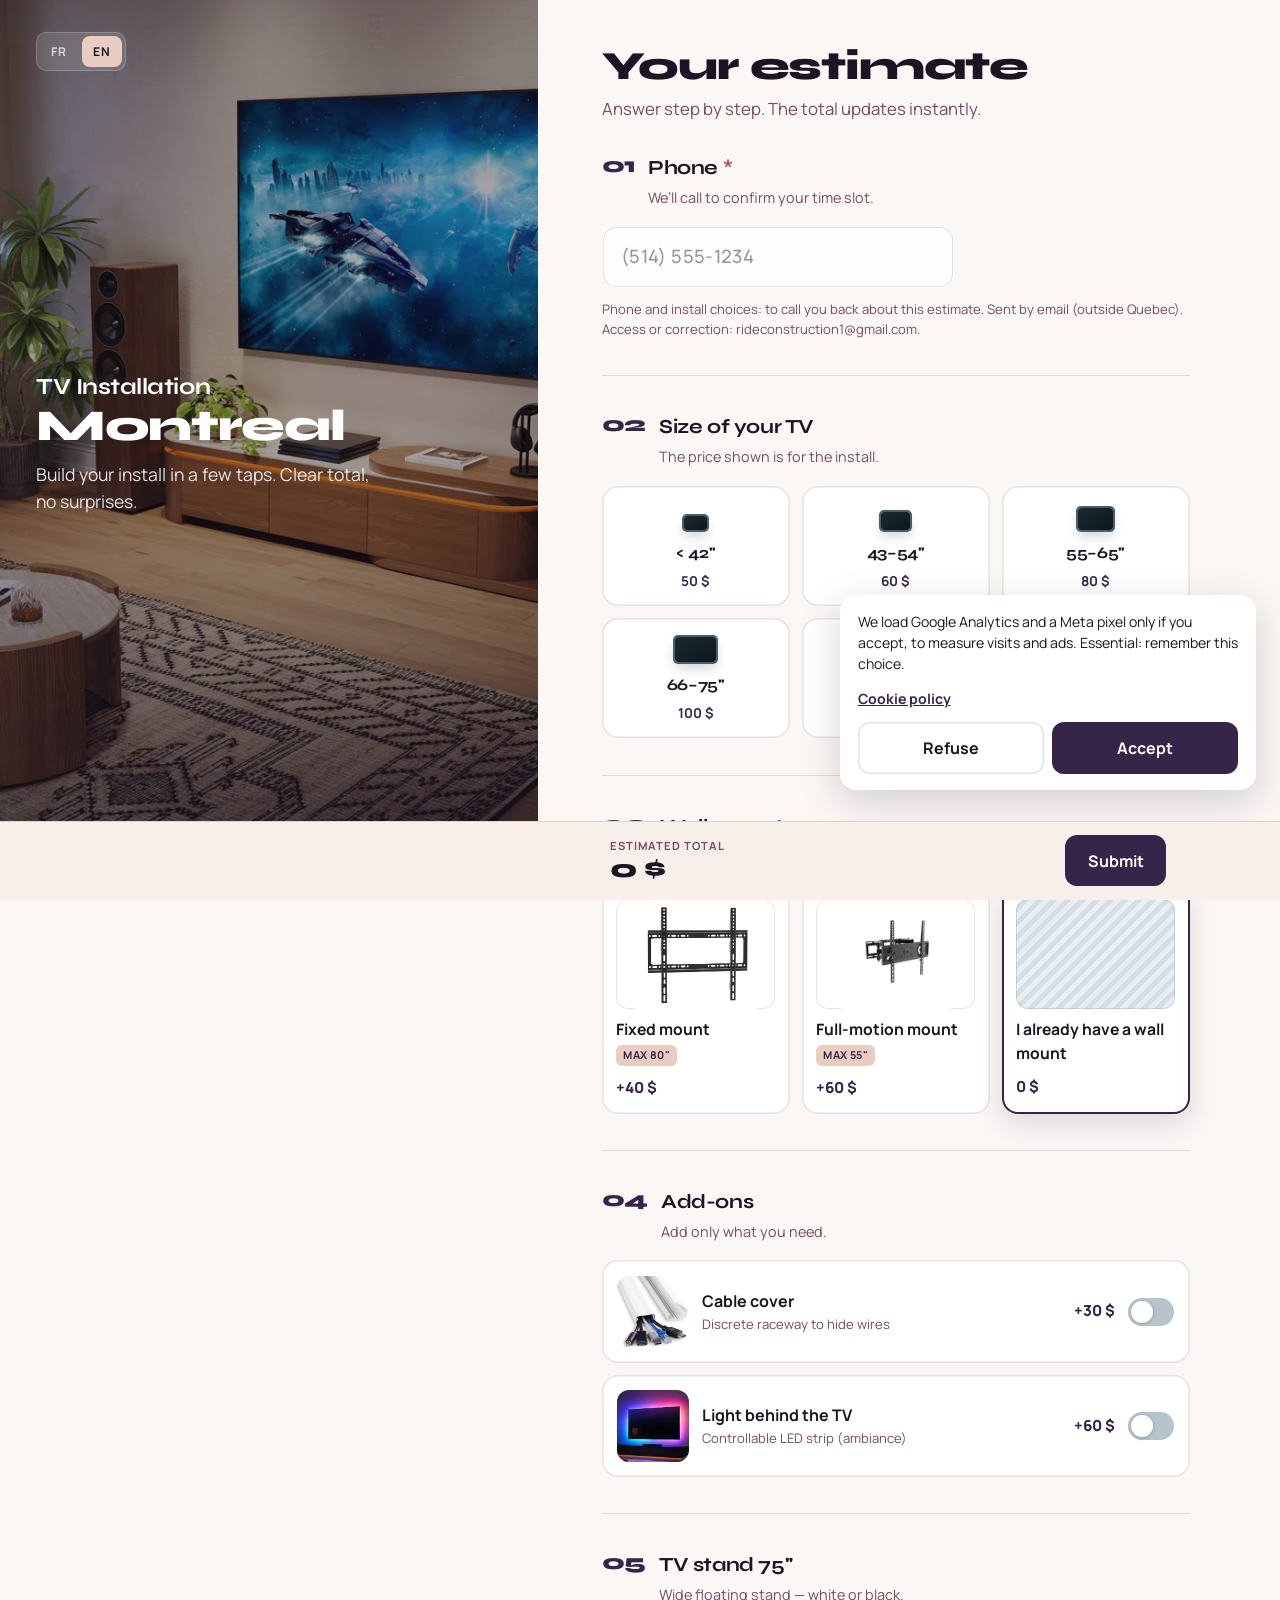
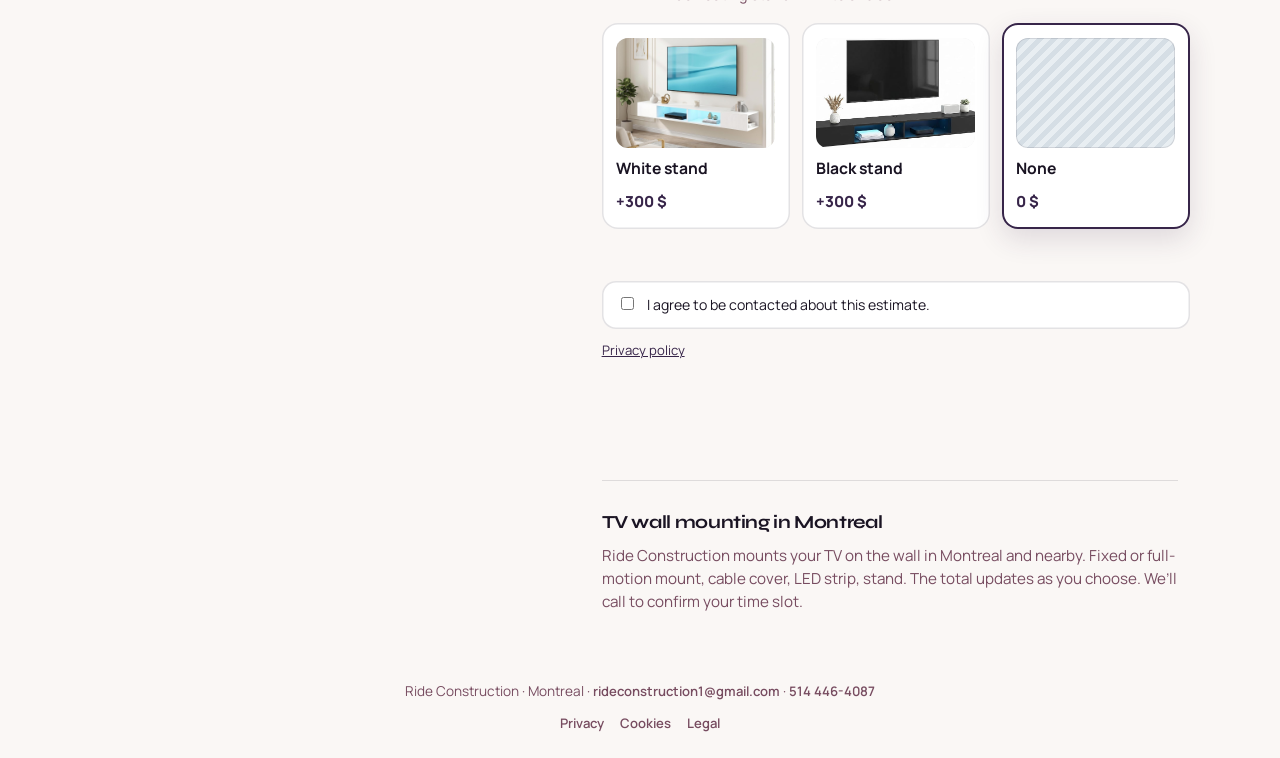
==== en/index.html @ 7e659daa "Add bilingual SEO pages, a social share image, and a TV favicon. Co-authored-by: Cursor <cursoragent" ====
﻿<!DOCTYPE html>
<html lang="en" class="lang-en">
<head>
  <meta charset="UTF-8" />
  <meta name="viewport" content="width=device-width, initial-scale=1" />
  <title>TV Installation Montreal | Wall mount from $50</title>
  <meta name="description" content="TV wall mounting in Montreal from $50. Mounts, cable cover, LED and stand. The price updates as you choose. We’ll call to confirm." />
  <meta http-equiv="content-language" content="en-CA" />
  <link rel="canonical" href="https://tv.rideconstruction.com/en" />
  <link rel="alternate" hreflang="fr-CA" href="https://tv.rideconstruction.com/" />
  <link rel="alternate" hreflang="en-CA" href="https://tv.rideconstruction.com/en" />
  <link rel="alternate" hreflang="x-default" href="https://tv.rideconstruction.com/" />
  <meta property="og:type" content="website" />
  <meta property="og:url" content="https://tv.rideconstruction.com/en" />
  <meta property="og:title" content="TV Installation Montreal | Wall mount from $50" />
  <meta property="og:description" content="TV wall mounting in Montreal from $50. Mounts, cable cover, LED and stand. The price updates as you choose." />
  <meta property="og:image" content="https://tv.rideconstruction.com/images/og.jpg" />
  <meta property="og:image:width" content="1200" />
  <meta property="og:image:height" content="630" />
  <meta property="og:image:alt" content="Living room with a wall-mounted TV" />
  <meta property="og:locale" content="en_CA" />
  <meta property="og:locale:alternate" content="fr_CA" />
  <meta name="twitter:card" content="summary_large_image" />
  <meta name="twitter:title" content="TV Installation Montreal | Wall mount from $50" />
  <meta name="twitter:description" content="TV wall mounting in Montreal from $50. Mounts, cable cover, LED and stand. The price updates as you choose." />
  <meta name="twitter:image" content="https://tv.rideconstruction.com/images/og.jpg" />
  <link rel="icon" href="../images/favicon.svg" type="image/svg+xml" />
  <link rel="icon" href="../favicon.ico" sizes="32x32" />
  <link rel="apple-touch-icon" href="../images/apple-touch-icon.png" />
  <link rel="preconnect" href="https://fonts.googleapis.com" />
  <link rel="preconnect" href="https://fonts.gstatic.com" crossorigin />
  <link href="https://fonts.googleapis.com/css2?family=Manrope:wght@400;500;600;700;800&family=Syne:wght@600;700;800&display=swap" rel="stylesheet" />
  <link rel="stylesheet" href="../styles.css" />
  <link rel="stylesheet" href="../legal.css" />
  <script type="application/ld+json">
  {
    "@context": "https://schema.org",
    "@graph": [
      {
        "@type": "WebPage",
        "@id": "https://tv.rideconstruction.com/en#page",
        "url": "https://tv.rideconstruction.com/en",
        "name": "TV Installation Montreal | Wall mount from $50",
        "inLanguage": "en-CA",
        "isPartOf": { "@id": "https://tv.rideconstruction.com/#website" },
        "about": { "@id": "https://tv.rideconstruction.com/#service" }
      },
      {
        "@type": "WebSite",
        "@id": "https://tv.rideconstruction.com/#website",
        "url": "https://tv.rideconstruction.com/",
        "name": "TV Installation Montreal",
        "inLanguage": "en-CA",
        "publisher": { "@id": "https://tv.rideconstruction.com/#business" }
      },
      {
        "@type": "LocalBusiness",
        "@id": "https://tv.rideconstruction.com/#business",
        "name": "Ride Construction",
        "url": "https://tv.rideconstruction.com/",
        "email": "rideconstruction1@gmail.com",
        "telephone": "+1-514-446-4087",
        "areaServed": { "@type": "City", "name": "Montreal" },
        "address": {
          "@type": "PostalAddress",
          "addressLocality": "Montreal",
          "addressRegion": "QC",
          "addressCountry": "CA"
        }
      },
      {
        "@type": "Service",
        "@id": "https://tv.rideconstruction.com/#service",
        "name": "TV wall mounting in Montreal",
        "serviceType": "Television wall installation",
        "provider": { "@id": "https://tv.rideconstruction.com/#business" },
        "areaServed": { "@type": "City", "name": "Montreal" },
        "offers": {
          "@type": "AggregateOffer",
          "priceCurrency": "CAD",
          "lowPrice": "50",
          "highPrice": "150",
          "offerCount": "6"
        }
      }
    ]
  }
  </script>
  <script src="../lang.js"></script>
</head>
<body>
  <div class="shell">
    <!-- Brand panel (desktop sticky / mobile hero) -->
    <aside class="brand">
      <div class="brand__media" role="img" aria-label="Living room with a wall-mounted TV"></div>
      <div class="brand__overlay">
        <div class="brand__top">
          <nav class="lang-toggle" aria-label="Language">
            <a class="lang-btn" href="/" hreflang="fr" lang="fr" data-lang="fr">FR</a>
            <a class="lang-btn is-active" href="/en" hreflang="en" lang="en" data-lang="en" aria-current="page">EN</a>
          </nav>
        </div>
        <div class="brand__copy">
          <h1 class="brand__heading">
            <span class="brand__name" data-i18n="brandName">TV Installation</span>
            <span class="brand__city" data-i18n="title">Montreal</span>
          </h1>
          <p class="brand__tagline" data-i18n="tagline">Build your install in a few taps. Clear total, no surprises.</p>
        </div>
        <div class="brand__quote" aria-hidden="true">
          <span data-i18n="brandQuote">Clean mount · Hidden cables · At home</span>
        </div>
      </div>
    </aside>

    <!-- Configurator -->
    <main class="config">
      <form id="tv-form" novalidate>
        <header class="config__intro">
          <h2 class="config__kicker" data-i18n="kicker">Your estimate</h2>
          <p class="config__lead" data-i18n="lead">Answer step by step. The total updates instantly.</p>
        </header>

        <!-- 1. Phone -->
        <section class="step" aria-labelledby="phone-label">
          <div class="step__meta">
            <span class="step__num" aria-hidden="true">01</span>
            <div>
              <h3 id="phone-label" class="step__title">
                <span data-i18n="phoneLabel">Phone</span> <span class="req">*</span>
              </h3>
              <p class="step__hint" data-i18n="phoneHint">We’ll call to confirm your time slot.</p>
            </div>
          </div>
          <label class="sr-only" for="phone" data-i18n="phoneLabel">Phone</label>
          <input
            type="tel"
            id="phone"
            name="phone"
            required
            autocomplete="tel"
            placeholder="(514) 555-1234"
            inputmode="tel"
          />
          <p class="field-error" id="phone-error" hidden data-i18n="phoneError">Please enter a phone number.</p>
          <p class="privacy-note" data-i18n="collectNotice">Phone and install choices: to call you back about this estimate. Sent by email (outside Quebec). Access or correction: rideconstruction1@gmail.com.</p>
        </section>

        <!-- 2. Size -->
        <section class="step" aria-labelledby="size-label">
          <div class="step__meta">
            <span class="step__num" aria-hidden="true">02</span>
            <div>
              <h3 id="size-label" class="step__title" data-i18n="sizeLabel">Size of your TV</h3>
              <p class="step__hint" data-i18n="sizeHint">The price shown is for the install.</p>
            </div>
          </div>
          <div class="size-grid" role="radiogroup" aria-labelledby="size-label">
            <label class="size-tile">
              <input type="radio" name="size" value="42" data-price="50" data-max-inches="42" />
              <span class="size-tile__face">
                <span class="size-tile__screen" style="--scale: 0.45" aria-hidden="true"></span>
                <span class="size-tile__range">&lt; 42"</span>
                <span class="size-tile__price">50 $</span>
              </span>
            </label>
            <label class="size-tile">
              <input type="radio" name="size" value="43-54" data-price="60" data-max-inches="54" />
              <span class="size-tile__face">
                <span class="size-tile__screen" style="--scale: 0.55" aria-hidden="true"></span>
                <span class="size-tile__range">43–54"</span>
                <span class="size-tile__price">60 $</span>
              </span>
            </label>
            <label class="size-tile">
              <input type="radio" name="size" value="55-65" data-price="80" data-max-inches="65" />
              <span class="size-tile__face">
                <span class="size-tile__screen" style="--scale: 0.68" aria-hidden="true"></span>
                <span class="size-tile__range">55–65"</span>
                <span class="size-tile__price">80 $</span>
              </span>
            </label>
            <label class="size-tile">
              <input type="radio" name="size" value="66-75" data-price="100" data-max-inches="75" />
              <span class="size-tile__face">
                <span class="size-tile__screen" style="--scale: 0.78" aria-hidden="true"></span>
                <span class="size-tile__range">66–75"</span>
                <span class="size-tile__price">100 $</span>
              </span>
            </label>
            <label class="size-tile">
              <input type="radio" name="size" value="76-85" data-price="120" data-max-inches="85" />
              <span class="size-tile__face">
                <span class="size-tile__screen" style="--scale: 0.9" aria-hidden="true"></span>
                <span class="size-tile__range">76–85"</span>
                <span class="size-tile__price">120 $</span>
              </span>
            </label>
            <label class="size-tile">
              <input type="radio" name="size" value="86+" data-price="150" data-max-inches="100" />
              <span class="size-tile__face">
                <span class="size-tile__screen" style="--scale: 1" aria-hidden="true"></span>
                <span class="size-tile__range">86"+</span>
                <span class="size-tile__price">150 $</span>
              </span>
            </label>
          </div>
          <p class="field-error" id="size-error" hidden data-i18n="sizeError">Please choose your TV size.</p>
        </section>

        <!-- 3. Mount -->
        <section class="step" aria-labelledby="mount-label">
          <div class="step__meta">
            <span class="step__num" aria-hidden="true">03</span>
            <div>
              <h3 id="mount-label" class="step__title" data-i18n="mountLabel">Wall mount</h3>
              <p class="step__hint" data-i18n="mountHint">One choice only. Limits are clearly marked.</p>
            </div>
          </div>
          <div class="option-row" role="radiogroup" aria-labelledby="mount-label">
            <label class="option-tile">
              <input type="radio" name="mount" value="fixed" data-price="40" data-max-tv="80" />
              <span class="option-tile__face">
                <img class="option-tile__art" src="../images/support-fixe.png" alt="Fixed wall mount for a television" width="220" height="220" loading="lazy" decoding="async" data-i18n-alt="altFixed" />
                <span class="option-tile__title" data-i18n="mountFixed">Fixed mount</span>
                <span class="option-tile__badge" data-i18n="mountFixedMax">Max 80"</span>
                <span class="option-tile__price">+40 $</span>
              </span>
            </label>
            <label class="option-tile">
              <input type="radio" name="mount" value="mobile" data-price="60" data-max-tv="55" />
              <span class="option-tile__face">
                <img class="option-tile__art" src="../images/support-articule.png" alt="Full-motion wall mount for a television" width="220" height="220" loading="lazy" decoding="async" data-i18n-alt="altMobile" />
                <span class="option-tile__title" data-i18n="mountMobile">Full-motion mount</span>
                <span class="option-tile__badge" data-i18n="mountMobileMax">Max 55"</span>
                <span class="option-tile__price">+60 $</span>
              </span>
            </label>
            <label class="option-tile">
              <input type="radio" name="mount" value="none" data-price="0" data-max-tv="999" checked />
              <span class="option-tile__face">
                <span class="option-tile__art option-tile__art--none" aria-hidden="true"></span>
                <span class="option-tile__title" data-i18n="mountNone">I already have a wall mount</span>
                <span class="option-tile__price">0 $</span>
              </span>
            </label>
          </div>
        </section>

        <!-- 4. Extras -->
        <section class="step" aria-labelledby="extras-label">
          <div class="step__meta">
            <span class="step__num" aria-hidden="true">04</span>
            <div>
              <h3 id="extras-label" class="step__title" data-i18n="extrasLabel">Add-ons</h3>
              <p class="step__hint" data-i18n="extrasHint">Add only what you need.</p>
            </div>
          </div>
          <div class="extras">
            <label class="extra">
              <input type="checkbox" name="cable" value="cable" data-price="30" />
              <span class="extra__face">
                <img class="extra__art" src="../images/cache-cables.png" alt="Cable cover raceway for TV wires" width="160" height="160" loading="lazy" decoding="async" data-i18n-alt="altCable" />
                <span class="extra__copy">
                  <span class="extra__title" data-i18n="cableLabel">Cable cover</span>
                  <span class="extra__desc" data-i18n="cableDesc">Discrete raceway to hide wires</span>
                </span>
                <span class="extra__price">+30 $</span>
                <span class="extra__switch" aria-hidden="true"></span>
              </span>
            </label>
            <label class="extra">
              <input type="checkbox" name="led" value="led" data-price="60" />
              <span class="extra__face">
                <img class="extra__art extra__art--cover" src="../images/backlight.png" alt="LED strip behind a wall-mounted TV" width="160" height="160" loading="lazy" decoding="async" data-i18n-alt="altLed" />
                <span class="extra__copy">
                  <span class="extra__title" data-i18n="ledLabel">Light behind the TV</span>
                  <span class="extra__desc" data-i18n="ledDesc">Controllable LED strip (ambiance)</span>
                </span>
                <span class="extra__price">+60 $</span>
                <span class="extra__switch" aria-hidden="true"></span>
              </span>
            </label>
          </div>
        </section>

        <!-- 5. Stand -->
        <section class="step" aria-labelledby="stand-label">
          <div class="step__meta">
            <span class="step__num" aria-hidden="true">05</span>
            <div>
              <h3 id="stand-label" class="step__title" data-i18n="standLabel">TV stand 75"</h3>
              <p class="step__hint" data-i18n="standHint">Wide floating stand — white or black.</p>
            </div>
          </div>
          <div class="option-row" role="radiogroup" aria-labelledby="stand-label">
            <label class="option-tile">
              <input type="radio" name="stand" value="white" data-price="300" />
              <span class="option-tile__face">
                <img class="option-tile__art option-tile__art--cover" src="../images/meuble-blanc.png" alt="White floating 75-inch TV stand" width="480" height="320" loading="lazy" decoding="async" data-i18n-alt="altStandWhite" />
                <span class="option-tile__title" data-i18n="standWhite">White stand</span>
                <span class="option-tile__price">+300 $</span>
              </span>
            </label>
            <label class="option-tile">
              <input type="radio" name="stand" value="black" data-price="300" />
              <span class="option-tile__face">
                <img class="option-tile__art option-tile__art--cover" src="../images/meuble-noir.png" alt="Black floating 75-inch TV stand" width="480" height="320" loading="lazy" decoding="async" data-i18n-alt="altStandBlack" />
                <span class="option-tile__title" data-i18n="standBlack">Black stand</span>
                <span class="option-tile__price">+300 $</span>
              </span>
            </label>
            <label class="option-tile">
              <input type="radio" name="stand" value="none" data-price="0" checked />
              <span class="option-tile__face">
                <span class="option-tile__art option-tile__art--none" aria-hidden="true"></span>
                <span class="option-tile__title" data-i18n="standNone">None</span>
                <span class="option-tile__price">0 $</span>
              </span>
            </label>
          </div>
        </section>

        <label class="consent-box" id="privacy-box">
          <input type="checkbox" id="privacy-consent" name="privacy" required />
          <span data-i18n="privacyConsent">I agree to be contacted about this estimate.</span>
        </label>
        <p class="field-error" id="privacy-error" hidden data-i18n="privacyError">Check the box to send the request.</p>
        <p class="privacy-note">
          <a href="../confidentialite.html" data-i18n="privacyLink">Privacy policy</a>
        </p>

        <div class="sticky-spacer" aria-hidden="true"></div>
      </form>
      <section class="seo-note" aria-labelledby="seo-heading">
        <h2 id="seo-heading" data-i18n="seoHeading">TV wall mounting in Montreal</h2>
        <p data-i18n="seoBody">Ride Construction mounts your TV on the wall in Montreal and nearby. Fixed or full-motion mount, cable cover, LED strip, stand. The total updates as you choose. We’ll call to confirm your time slot.</p>
      </section>
    </main>
  </div>

  <footer class="site-footer">
    <p class="site-footer__nap">Ride Construction · Montreal · <a href="mailto:rideconstruction1@gmail.com">rideconstruction1@gmail.com</a> · <a href="tel:+15144464087">514 446-4087</a></p>
    <nav aria-label="Legal pages">
      <a href="../confidentialite.html" data-i18n="navPrivacy">Privacy</a>
      <a href="../cookies.html" data-i18n="navCookies">Cookies</a>
      <a href="../mentions.html" data-i18n="navLegal">Legal</a>
    </nav>
  </footer>

  <div class="consent-bar consent-bar--above-dock" id="consent-bar" hidden role="dialog" aria-labelledby="consent-title">
    <p id="consent-title" data-i18n="cookieBanner">We load Google Analytics and a Meta pixel only if you accept, to measure visits and ads. Essential: remember this choice.</p>
    <p class="consent-bar__more"><a href="../cookies.html" data-i18n="cookieMore">Cookie policy</a></p>
    <div class="consent-bar__actions">
      <button type="button" class="btn btn-ghost" data-consent="refuse" data-i18n="cookieRefuse">Refuse</button>
      <button type="button" class="btn btn-primary" data-consent="accept" data-i18n="cookieAccept">Accept</button>
    </div>
  </div>

  <!-- Sticky total -->
  <aside class="dock" id="sticky-bar">
    <div class="dock__inner">
      <div class="dock__total">
        <span class="dock__label" data-i18n="totalLabel">Estimated total</span>
        <strong class="dock__amount" id="total-amount" aria-live="polite">0 $</strong>
      </div>
      <p class="dock__warning" id="size-warning" hidden role="status"></p>
      <p class="dock__error" id="submit-error" hidden role="alert"></p>
      <button type="submit" form="tv-form" class="btn btn-primary" id="submit-btn" data-i18n="submit">Submit</button>
    </div>
  </aside>

  <!-- Confirmation -->
  <div class="confirm" id="confirm-screen" hidden>
    <div class="confirm__panel">
      <p class="confirm__mark" aria-hidden="true">OK</p>
      <h2 data-i18n="confirmTitle">Request sent</h2>
      <p class="confirm__intro" data-i18n="confirmIntro">An email was sent to our team. Here’s your summary.</p>
      <ul class="confirm__list" id="confirm-list"></ul>
      <p class="confirm__total">
        <span data-i18n="totalLabel">Estimated total</span>
        <strong id="confirm-total">0 $</strong>
      </p>
      <button type="button" class="btn btn-ghost" id="edit-btn" data-i18n="edit">Edit</button>
    </div>
  </div>

  <script src="../consent.js"></script>
  <script src="../app.js"></script>
</body>
</html>
---- styles.css ----
/* Installation TV Montréal — configurateur (pas Google Forms) */

:root {
  --shadow-grey: #1a1423;
  --midnight-violet: #372549;
  --mauve-shadow: #774c60;
  --dusty-mauve: #b75d69;
  --almond-silk: #eacdc2;

  --ink: var(--shadow-grey);
  --ink-soft: var(--mauve-shadow);
  --paper: #faf6f4;
  --paper-2: var(--almond-silk);
  --panel: #ffffff;
  --line: rgba(26, 20, 35, 0.12);
  --teal: var(--midnight-violet);
  --teal-deep: var(--shadow-grey);
  --teal-soft: #f3e4de;
  --accent-glow: rgba(55, 37, 73, 0.14);
  --warn: var(--mauve-shadow);
  --warn-bg: #f5e6e0;
  --error: var(--dusty-mauve);
  --radius: 20px;
  --font: "Manrope", system-ui, sans-serif;
  --display: "Syne", "Manrope", system-ui, sans-serif;
  --dock-h: 92px;
}

*,
*::before,
*::after {
  box-sizing: border-box;
}

html {
  scroll-behavior: smooth;
}

body {
  margin: 0;
  min-height: 100vh;
  font-family: var(--font);
  font-size: 1rem;
  line-height: 1.5;
  color: var(--ink);
  background: #faf7f5;
  -webkit-font-smoothing: antialiased;
}

body::before {
  display: none;
}

.sr-only {
  position: absolute;
  width: 1px;
  height: 1px;
  padding: 0;
  margin: -1px;
  overflow: hidden;
  clip: rect(0, 0, 0, 0);
  white-space: nowrap;
  border: 0;
}

.shell {
  position: relative;
  z-index: 1;
  display: grid;
  min-height: 100vh;
}

/* —— Brand / hero —— */
.brand {
  position: relative;
  min-height: 52vh;
  color: #fff;
  overflow: hidden;
}

.brand__media {
  position: absolute;
  inset: 0;
  background:
    linear-gradient(180deg, rgba(26, 20, 35, 0.42) 0%, rgba(26, 20, 35, 0.28) 40%, rgba(26, 20, 35, 0.72) 100%),
    url("images/tv.png") center 40% / cover no-repeat;
  transform: scale(1.02);
  animation: brandDrift 18s ease-in-out infinite alternate;
  filter: none;
}

@keyframes brandDrift {
  from { transform: scale(1.02) translate(0, 0); }
  to { transform: scale(1.06) translate(-1.5%, -1%); }
}

.brand__overlay {
  position: relative;
  z-index: 1;
  display: flex;
  flex-direction: column;
  justify-content: space-between;
  min-height: 52vh;
  padding: 1.25rem 1.25rem 1.75rem;
}

.brand__heading {
  margin: 0 0 0.75rem;
}

.brand__name {
  display: block;
  margin: 0 0 0.15rem;
  font-family: var(--display);
  font-weight: 700;
  font-size: clamp(1.25rem, 4.5vw, 1.65rem);
  letter-spacing: -0.02em;
  line-height: 1.15;
}

.brand__city {
  display: block;
  font-family: var(--display);
  font-weight: 800;
  font-size: clamp(2rem, 8vw, 2.75rem);
  letter-spacing: -0.03em;
  line-height: 1.05;
  max-width: 100%;
  overflow-wrap: anywhere;
}

.brand__copy {
  max-width: 100%;
  overflow: hidden;
}

.brand__tagline {
  margin: 0;
  max-width: 22rem;
  font-size: 1rem;
  color: rgba(255, 255, 255, 0.88);
}

.brand__quote {
  margin-top: 1.5rem;
  font-size: 0.8rem;
  letter-spacing: 0.08em;
  text-transform: uppercase;
  color: rgba(255, 255, 255, 0.7);
}

.lang-toggle {
  display: inline-flex;
  gap: 0.25rem;
  padding: 0.2rem;
  background: rgba(255, 255, 255, 0.12);
  backdrop-filter: blur(8px);
  border: 1px solid rgba(255, 255, 255, 0.2);
  border-radius: 10px;
}

.lang-btn {
  appearance: none;
  display: inline-block;
  border: 0;
  background: transparent;
  color: rgba(255, 255, 255, 0.75);
  font: inherit;
  font-size: 0.75rem;
  font-weight: 700;
  letter-spacing: 0.06em;
  padding: 0.4rem 0.7rem;
  border-radius: 8px;
  cursor: pointer;
  text-decoration: none;
}

.lang-btn.is-active {
  background: var(--almond-silk);
  color: var(--shadow-grey);
}

.lang-btn:focus-visible {
  outline: 2px solid #fff;
  outline-offset: 2px;
}

/* —— Configurator column —— */
.config {
  position: relative;
  padding: 1.75rem 1.25rem 2rem;
  background: transparent;
}

.config__intro {
  margin-bottom: 2rem;
}

.config__kicker {
  margin: 0 0 0.5rem;
  font-family: var(--display);
  font-weight: 800;
  font-size: clamp(1.85rem, 4vw, 2.5rem);
  letter-spacing: -0.03em;
  line-height: 1.1;
  text-transform: none;
  color: var(--ink);
}

.config__lead {
  margin: 0;
  font-size: 1.05rem;
  color: var(--ink-soft);
  max-width: 28rem;
}

.seo-note {
  margin: 0.5rem 0 0;
  padding-top: 1.75rem;
  border-top: 1px solid var(--line);
  max-width: 36rem;
}

.seo-note h2 {
  margin: 0 0 0.5rem;
  font-family: var(--display);
  font-weight: 700;
  font-size: 1.15rem;
  letter-spacing: -0.02em;
}

.seo-note p {
  margin: 0;
  color: var(--ink-soft);
  font-size: 0.95rem;
}

/* Steps — open layout, no white Google cards */
.step {
  padding: 0 0 2.25rem;
  margin: 0 0 2.25rem;
  border-bottom: 1px solid var(--line);
}

.step:last-of-type {
  border-bottom: 0;
  margin-bottom: 0;
}

.step__meta {
  display: grid;
  grid-template-columns: auto 1fr;
  gap: 0.85rem;
  align-items: start;
  margin-bottom: 1.1rem;
}

.step__num {
  font-family: var(--display);
  font-weight: 800;
  font-size: 1.35rem;
  letter-spacing: -0.03em;
  color: var(--teal);
  line-height: 1.2;
}

.step__title {
  margin: 0;
  font-family: var(--display);
  font-size: 1.25rem;
  font-weight: 700;
  letter-spacing: -0.02em;
}

.step__hint {
  margin: 0.25rem 0 0;
  font-size: 0.9rem;
  color: var(--ink-soft);
}

.req {
  color: var(--dusty-mauve);
}

/* Phone */
input[type="tel"] {
  width: 100%;
  max-width: 22rem;
  padding: 1rem 1.15rem;
  font: inherit;
  font-size: 1.15rem;
  font-weight: 600;
  letter-spacing: 0.02em;
  color: var(--ink);
  background: rgba(255, 255, 255, 0.7);
  border: 1.5px solid transparent;
  border-radius: 14px;
  box-shadow: inset 0 0 0 1px var(--line);
  transition: box-shadow 0.2s, background 0.2s, transform 0.15s;
}

input[type="tel"]::placeholder {
  color: #8a9aa5;
  font-weight: 500;
}

input[type="tel"]:focus {
  outline: none;
  background: #fff;
  box-shadow: 0 0 0 3px var(--teal-soft), inset 0 0 0 1.5px var(--teal);
}

input[type="tel"].is-invalid {
  box-shadow: 0 0 0 3px #e8e8e8, inset 0 0 0 1.5px var(--error);
}

.field-error {
  margin: 0.6rem 0 0;
  font-size: 0.85rem;
  color: var(--error);
}

/* Size tiles — TV silhouettes */
.size-grid {
  display: grid;
  grid-template-columns: repeat(2, 1fr);
  gap: 0.75rem;
}

.size-tile {
  display: block;
  cursor: pointer;
  position: relative;
}

.size-tile input {
  position: absolute;
  opacity: 0;
  width: 1px;
  height: 1px;
}

.size-tile__face {
  display: flex;
  flex-direction: column;
  align-items: center;
  justify-content: flex-end;
  gap: 0.35rem;
  min-height: 7.5rem;
  padding: 0.85rem 0.6rem 0.9rem;
  background: #fff;
  border-radius: 16px;
  box-shadow: inset 0 0 0 1.5px var(--line);
  transition: background 0.2s, box-shadow 0.2s, transform 0.15s;
}

.size-tile:hover .size-tile__face {
  background: rgba(255, 255, 255, 0.85);
  transform: translateY(-2px);
}

.size-tile input:checked + .size-tile__face {
  background: #fff;
  box-shadow: inset 0 0 0 2px var(--teal), 0 10px 28px var(--accent-glow);
}

.size-tile input:focus-visible + .size-tile__face {
  outline: 2px solid var(--teal);
  outline-offset: 3px;
}

.size-tile__screen {
  width: calc(52px * var(--scale, 1));
  height: calc(32px * var(--scale, 1));
  margin-bottom: 0.35rem;
  border-radius: 3px;
  background: linear-gradient(145deg, #1a2a33, #0d161c);
  box-shadow: 0 0 0 2px #4a5d68, 0 6px 12px rgba(18, 32, 42, 0.2);
  transition: transform 0.2s;
}

.size-tile input:checked + .size-tile__face .size-tile__screen {
  transform: scale(1.06);
  box-shadow: 0 0 0 2px var(--teal), 0 8px 16px var(--accent-glow);
}

.size-tile__range {
  font-family: var(--display);
  font-weight: 700;
  font-size: 1rem;
  letter-spacing: -0.02em;
}

.size-tile__price {
  font-size: 0.85rem;
  font-weight: 700;
  color: var(--teal);
}

/* Mount / stand option tiles */
.option-row {
  display: grid;
  grid-template-columns: 1fr;
  gap: 0.75rem;
}

.option-tile {
  display: block;
  cursor: pointer;
  position: relative;
}

.option-tile input {
  position: absolute;
  opacity: 0;
  width: 1px;
  height: 1px;
}

.option-tile__face {
  display: grid;
  grid-template-columns: 88px 1fr auto;
  grid-template-rows: auto auto;
  column-gap: 0.9rem;
  row-gap: 0.2rem;
  align-items: center;
  padding: 0.9rem;
  background: #fff;
  border-radius: 16px;
  box-shadow: inset 0 0 0 1.5px var(--line);
  transition: background 0.2s, box-shadow 0.2s, transform 0.15s;
}

.option-tile:hover .option-tile__face {
  background: rgba(255, 255, 255, 0.9);
  transform: translateY(-1px);
}

.option-tile input:checked + .option-tile__face {
  background: #fff;
  box-shadow: inset 0 0 0 2px var(--teal), 0 10px 28px var(--accent-glow);
}

.option-tile input:focus-visible + .option-tile__face {
  outline: 2px solid var(--teal);
  outline-offset: 3px;
}

.option-tile__art {
  grid-row: 1 / 3;
  width: 88px;
  height: 88px;
  border-radius: 12px;
  box-shadow: inset 0 0 0 1px var(--line);
  background-color: #fff;
  object-fit: contain;
  display: block;
}

.option-tile__art--none {
  background:
    repeating-linear-gradient(
      -45deg,
      #d5dee5,
      #d5dee5 5px,
      #e8eef2 5px,
      #e8eef2 10px
    );
}

.option-tile__art--cover {
  object-fit: cover;
}

img.extra__art {
  object-fit: contain;
  background: #fff;
  box-shadow: inset 0 0 0 1px var(--line);
  display: block;
}

img.extra__art--cover {
  object-fit: cover;
  object-position: center 40%;
}

.option-tile__title {
  font-weight: 700;
  font-size: 0.98rem;
}

.option-tile__badge {
  grid-column: 2;
  justify-self: start;
  font-size: 0.68rem;
  font-weight: 700;
  letter-spacing: 0.04em;
  text-transform: uppercase;
  color: var(--midnight-violet);
  background: var(--almond-silk);
  padding: 0.15rem 0.45rem;
  border-radius: 6px;
}

.option-tile__price {
  grid-column: 3;
  grid-row: 1 / 3;
  font-weight: 800;
  font-size: 0.95rem;
  color: var(--teal);
}

/* Extras */
.extras {
  display: flex;
  flex-direction: column;
  gap: 0.75rem;
}

.extra {
  display: block;
  cursor: pointer;
  position: relative;
}

.extra input {
  position: absolute;
  opacity: 0;
  width: 1px;
  height: 1px;
}

.extra__face {
  display: grid;
  grid-template-columns: 64px 1fr auto;
  grid-template-rows: auto auto;
  gap: 0.15rem 0.85rem;
  align-items: center;
  padding: 0.95rem;
  background: #fff;
  border-radius: 16px;
  box-shadow: inset 0 0 0 1.5px var(--line);
  transition: background 0.2s, box-shadow 0.2s;
}

.extra:hover .extra__face {
  background: rgba(255, 255, 255, 0.9);
}

.extra input:checked + .extra__face {
  background: #fff;
  box-shadow: inset 0 0 0 2px var(--teal), 0 10px 28px var(--accent-glow);
}

.extra input:focus-visible + .extra__face {
  outline: 2px solid var(--teal);
  outline-offset: 3px;
}

.extra__art {
  grid-row: 1 / 3;
  width: 64px;
  height: 64px;
  border-radius: 12px;
}

.extra__copy {
  display: flex;
  flex-direction: column;
  gap: 0.1rem;
  min-width: 0;
}

.extra__title {
  font-weight: 700;
}

.extra__desc {
  font-size: 0.82rem;
  color: var(--ink-soft);
}

.extra__price {
  grid-column: 2;
  font-size: 0.85rem;
  font-weight: 800;
  color: var(--teal);
}

.extra__switch {
  grid-column: 3;
  grid-row: 1 / 3;
  width: 46px;
  height: 28px;
  border-radius: 999px;
  background: #b7c4cc;
  position: relative;
  transition: background 0.2s;
}

.extra__switch::after {
  content: "";
  position: absolute;
  top: 3px;
  left: 3px;
  width: 22px;
  height: 22px;
  border-radius: 50%;
  background: #fff;
  box-shadow: 0 1px 4px rgba(0, 0, 0, 0.18);
  transition: transform 0.2s;
}

.extra input:checked + .extra__face .extra__switch {
  background: var(--dusty-mauve);
}

.extra input:checked + .extra__face .extra__switch::after {
  transform: translateX(18px);
}

/* Dock */
.sticky-spacer {
  height: calc(var(--dock-h) + 1.25rem);
}

.dock {
  position: fixed;
  left: 0;
  right: 0;
  bottom: 0;
  z-index: 40;
  padding: 0.85rem max(1rem, env(safe-area-inset-right)) calc(0.85rem + env(safe-area-inset-bottom)) max(1rem, env(safe-area-inset-left));
  background: color-mix(in srgb, var(--almond-silk) 35%, white);
  backdrop-filter: blur(14px);
  border-top: 1px solid var(--line);
  overflow-x: clip;
}

.dock__inner {
  max-width: 1100px;
  width: 100%;
  margin: 0 auto;
  display: flex;
  flex-wrap: wrap;
  align-items: center;
  justify-content: space-between;
  gap: 0.5rem 1rem;
  box-sizing: border-box;
}

.dock__total {
  display: flex;
  flex-direction: column;
  align-items: flex-start;
  flex: 1 1 auto;
  min-width: 0;
  overflow: hidden;
}

.dock__label {
  font-size: 0.7rem;
  font-weight: 700;
  letter-spacing: 0.08em;
  text-transform: uppercase;
  color: var(--ink-soft);
}

.dock__amount {
  display: block;
  width: max-content;
  max-width: 100%;
  margin: 0;
  font-family: var(--display);
  font-size: clamp(1.25rem, 5vw, 1.55rem);
  font-weight: 800;
  letter-spacing: -0.03em;
  line-height: 1.15;
  transform-origin: left center;
  transition: transform 0.15s;
}

.dock__amount.is-bump {
  transform: scale(1.04);
}

.dock__warning {
  flex: 1 1 100%;
  margin: 0;
  padding: 0.5rem 0.7rem;
  font-size: 0.8rem;
  color: var(--warn);
  background: var(--warn-bg);
  border-radius: 10px;
}

.dock__error {
  flex: 1 1 100%;
  margin: 0;
  padding: 0.5rem 0.7rem;
  font-size: 0.8rem;
  color: #fff;
  background: var(--dusty-mauve);
  border-radius: 10px;
}

.btn-primary:disabled {
  opacity: 0.65;
  cursor: wait;
}

.dock .btn-primary {
  flex: 0 0 auto;
  white-space: nowrap;
}

.btn {
  appearance: none;
  border: 0;
  font: inherit;
  font-weight: 700;
  cursor: pointer;
  border-radius: 12px;
  padding: 0.85rem 1.4rem;
  transition: background 0.15s, transform 0.1s, color 0.15s;
}

.btn:active {
  transform: scale(0.98);
}

.btn:focus-visible {
  outline: 2px solid var(--teal);
  outline-offset: 3px;
}

.btn-primary {
  background: var(--midnight-violet);
  color: #fff;
}

.btn-primary:hover {
  background: var(--shadow-grey);
}

.btn-ghost {
  background: transparent;
  color: var(--ink);
  box-shadow: inset 0 0 0 1.5px var(--line);
}

.btn-ghost:hover {
  background: rgba(18, 32, 42, 0.04);
}

/* Confirmation */
.confirm {
  position: fixed;
  inset: 0;
  z-index: 50;
  display: flex;
  align-items: center;
  justify-content: center;
  padding: 1.5rem;
  background: #faf7f5;
  overflow: auto;
}

.confirm[hidden] {
  display: none;
}

.confirm__panel {
  width: 100%;
  max-width: 420px;
  text-align: center;
}

.confirm__mark {
  display: inline-block;
  margin: 0 0 1rem;
  padding: 0.35rem 0.7rem;
  font-family: var(--display);
  font-weight: 800;
  font-size: 0.85rem;
  letter-spacing: 0.1em;
  color: var(--midnight-violet);
  background: var(--almond-silk);
  border-radius: 8px;
}

.confirm__panel h2 {
  margin: 0 0 0.5rem;
  font-family: var(--display);
  font-size: 1.45rem;
  letter-spacing: -0.02em;
}

.confirm__intro {
  margin: 0 0 1.25rem;
  color: var(--ink-soft);
  font-size: 0.95rem;
}

.confirm__list {
  list-style: none;
  margin: 0 0 1rem;
  padding: 0;
  text-align: left;
  background: rgba(255, 255, 255, 0.7);
  border-radius: 14px;
  box-shadow: inset 0 0 0 1px var(--line);
  overflow: hidden;
}

.confirm__list li {
  display: flex;
  justify-content: space-between;
  gap: 1rem;
  padding: 0.75rem 0.95rem;
  font-size: 0.9rem;
  border-bottom: 1px solid var(--line);
}

.confirm__list li:last-child {
  border-bottom: 0;
}

.confirm__list .item-label {
  color: var(--ink-soft);
}

.confirm__list .item-value {
  font-weight: 700;
  text-align: right;
}

.confirm__total {
  display: flex;
  justify-content: space-between;
  align-items: baseline;
  margin: 0 0 1.5rem;
  padding: 0.85rem 1rem;
  background: var(--teal-soft);
  border-radius: 12px;
  font-weight: 700;
}

.confirm__total strong {
  font-family: var(--display);
  font-size: 1.35rem;
}

body.is-confirming .dock,
body.is-confirming .shell {
  display: none;
}

body.is-confirming .confirm {
  display: flex;
}

/* —— Desktop: split brand | form —— */
@media (min-width: 900px) {
  .shell {
    grid-template-columns: minmax(340px, 42vw) 1fr;
    min-height: 100vh;
  }

  .brand {
    position: sticky;
    top: 0;
    height: 100vh;
    min-height: 100vh;
  }

  .brand__overlay {
    min-height: 100vh;
    padding: 2rem 2.25rem 2.5rem;
  }

  .brand__copy h1 {
    font-size: clamp(2.4rem, 3.8vw, 3.25rem);
  }

  .brand__name {
    font-size: clamp(1.35rem, 1.8vw, 1.7rem);
  }

  .brand__tagline {
    font-size: 1.1rem;
  }

  .config {
    padding: 2.75rem 3rem 3rem;
    max-width: 640px;
  }

  .size-grid {
    grid-template-columns: repeat(3, 1fr);
  }

  .option-row {
    grid-template-columns: repeat(3, 1fr);
  }

  .option-tile__face {
    grid-template-columns: 1fr;
    grid-template-rows: auto;
    justify-items: start;
    min-height: 11rem;
    align-content: start;
  }

  .option-tile__art {
    grid-row: auto;
    width: 100%;
    height: 110px;
    margin-bottom: 0.35rem;
  }

  .option-tile__badge {
    grid-column: auto;
  }

  .option-tile__price {
    grid-column: auto;
    grid-row: auto;
    margin-top: auto;
    padding-top: 0.5rem;
  }

  .extra__face {
    grid-template-columns: 72px 1fr auto auto;
    grid-template-rows: auto;
  }

  .extra__art {
    grid-row: auto;
    width: 72px;
    height: 72px;
  }

  .extra__price {
    grid-column: 3;
    grid-row: 1;
    font-size: 0.95rem;
  }

  .extra__switch {
    grid-column: 4;
    grid-row: 1;
  }

  .dock__inner {
    padding-left: max(0px, calc(min(42vw, 520px)));
    padding-right: 1.5rem;
  }
}

@media (min-width: 1200px) {
  .config {
    padding-left: 4rem;
    max-width: 700px;
  }
}
---- legal.css ----
.legal-body {
  background: #faf7f5;
}

.legal-top {
  display: flex;
  align-items: center;
  justify-content: space-between;
  gap: 1rem;
  padding: 1rem 1.25rem;
  background: #fff;
  border-bottom: 1px solid var(--line);
}

.legal-top a {
  color: var(--ink);
  font-weight: 700;
  text-decoration: none;
}

.legal-body .lang-btn {
  color: var(--ink-soft);
}

.legal-body .lang-btn.is-active {
  background: var(--midnight-violet);
  color: #fff;
}

.legal-wrap {
  max-width: 42rem;
  margin: 0 auto;
  padding: 2rem 1.25rem 5rem;
}

.legal-wrap h1 {
  font-family: var(--display);
  font-size: clamp(1.75rem, 5vw, 2.25rem);
  letter-spacing: -0.03em;
  margin: 0 0 0.35rem;
}

.legal-wrap .legal-updated {
  margin: 0 0 1.75rem;
  color: var(--ink-soft);
  font-size: 0.9rem;
}

.legal-wrap h2 {
  font-family: var(--display);
  font-size: 1.2rem;
  margin: 1.75rem 0 0.5rem;
}

.legal-wrap p,
.legal-wrap li {
  color: var(--ink);
}

.legal-wrap ul {
  padding-left: 1.2rem;
}

.legal-wrap a {
  color: var(--midnight-violet);
}

html.lang-en .legal-fr,
html.lang-fr .legal-en {
  display: none;
}

.site-footer {
  padding: 1.25rem 1.25rem calc(var(--dock-h) + 1.5rem);
  text-align: center;
}

.site-footer nav {
  display: flex;
  flex-wrap: wrap;
  justify-content: center;
  gap: 0.35rem 1rem;
}

.site-footer__nap {
  margin: 0 0 0.75rem;
  font-size: 0.85rem;
  color: var(--ink-soft);
}

.site-footer a {
  color: var(--ink-soft);
  font-size: 0.82rem;
  font-weight: 600;
  text-decoration: none;
}

.site-footer a:hover {
  color: var(--ink);
}

.privacy-note {
  margin: 0.75rem 0 0;
  font-size: 0.82rem;
  color: var(--ink-soft);
}

.privacy-note a {
  color: var(--midnight-violet);
}

.consent-box {
  display: flex;
  gap: 0.65rem;
  align-items: flex-start;
  margin-top: 1rem;
  padding: 0.85rem 0.95rem;
  background: #fff;
  border-radius: 14px;
  box-shadow: inset 0 0 0 1.5px var(--line);
  font-size: 0.88rem;
}

.consent-box input {
  margin-top: 0.2rem;
  flex: 0 0 auto;
}

.consent-box.is-invalid {
  box-shadow: inset 0 0 0 2px var(--error);
}

.consent-bar {
  position: fixed;
  left: 0.75rem;
  right: 0.75rem;
  bottom: 0.75rem;
  z-index: 40;
  max-width: 40rem;
  margin: 0 auto;
  padding: 1rem 1.1rem;
  background: #fff;
  border-radius: 16px;
  box-shadow: 0 12px 40px rgba(26, 20, 35, 0.18);
}

.consent-bar[hidden] {
  display: none;
}

.consent-bar p {
  margin: 0 0 0.85rem;
  font-size: 0.88rem;
}

.consent-bar__more {
  margin-top: -0.45rem;
}

.consent-bar--above-dock {
  bottom: calc(var(--dock-h) + 0.85rem);
}

.consent-bar p a {
  color: var(--midnight-violet);
  font-weight: 700;
}

.consent-bar__actions {
  display: flex;
  flex-wrap: wrap;
  gap: 0.5rem;
}

.consent-bar .btn {
  flex: 1 1 auto;
}

@media (min-width: 900px) {
  .legal-top,
  .legal-wrap {
    padding-left: 2rem;
    padding-right: 2rem;
  }

  .site-footer {
    padding-bottom: 1.5rem;
  }

  .consent-bar {
    left: auto;
    right: 1.5rem;
    bottom: 1.5rem;
    width: min(26rem, calc(100vw - 3rem));
  }

  .consent-bar--above-dock {
    bottom: calc(var(--dock-h) + 1.15rem);
  }
}
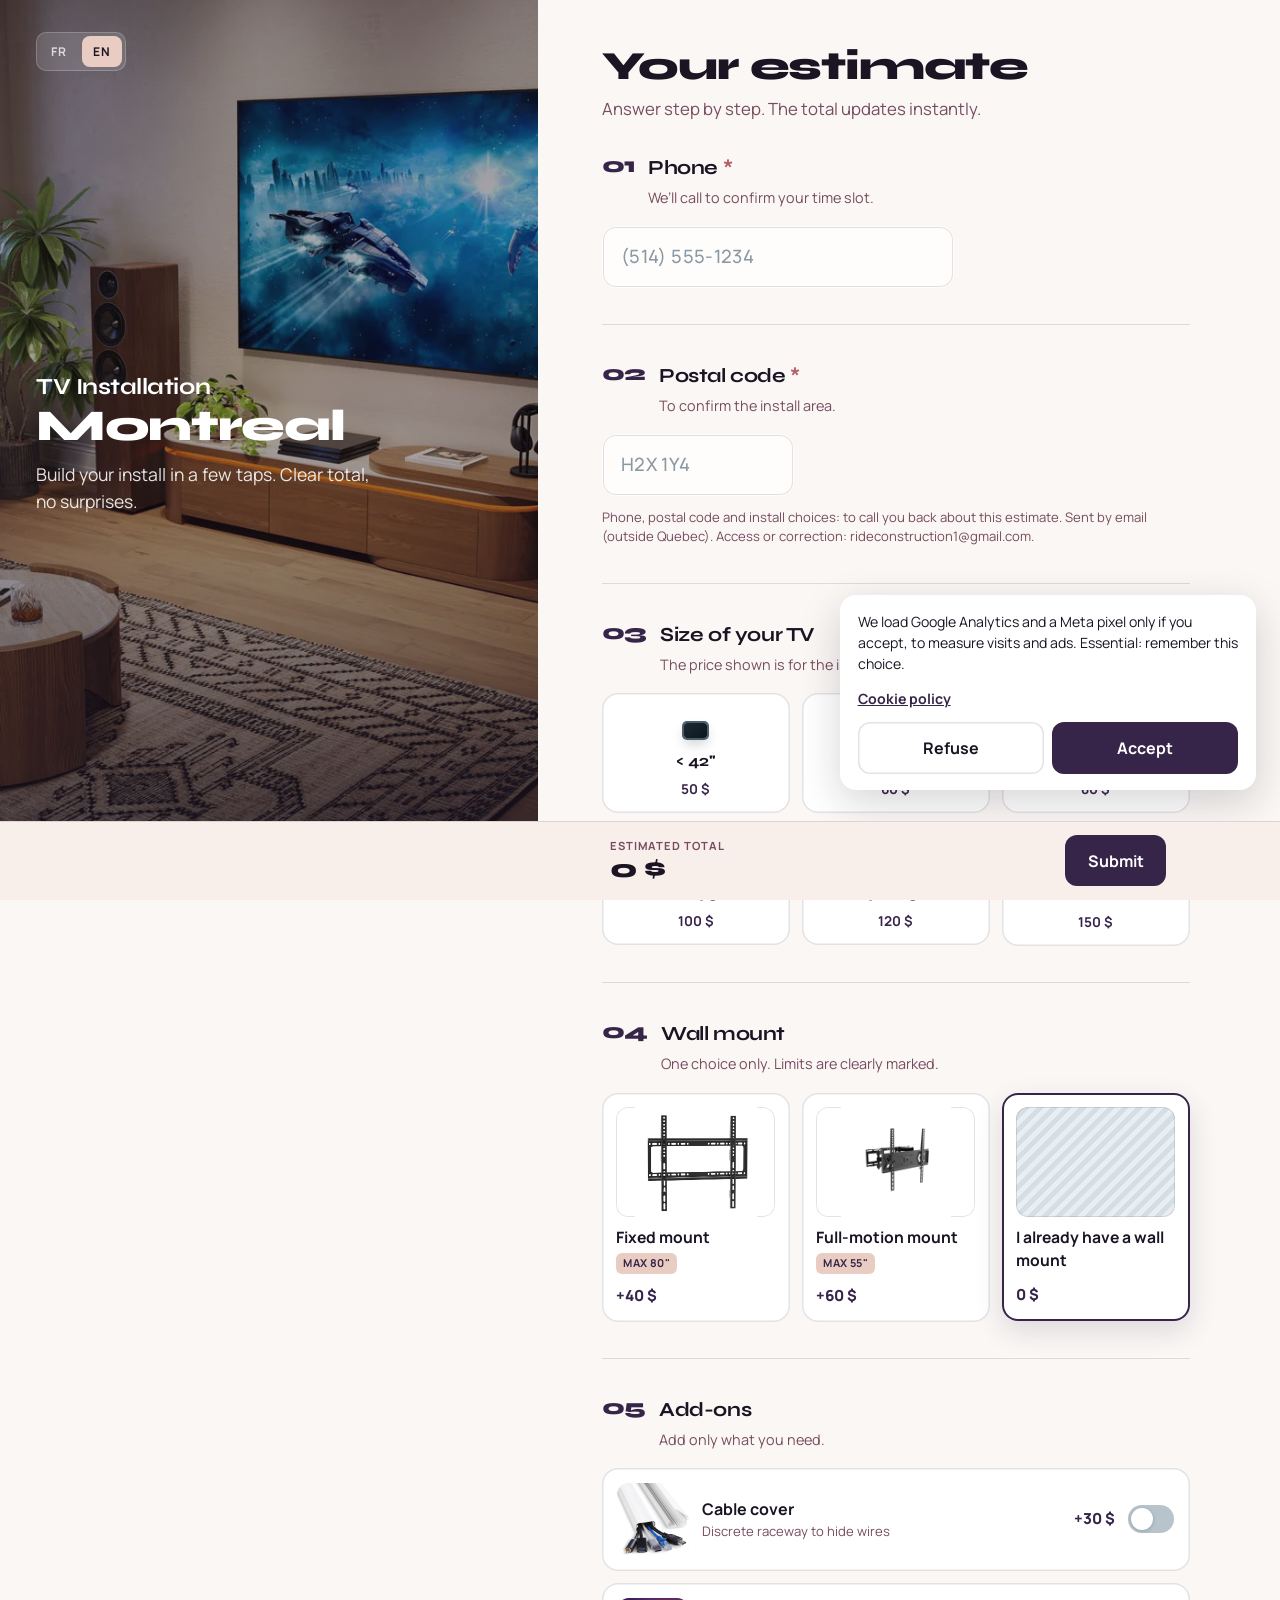
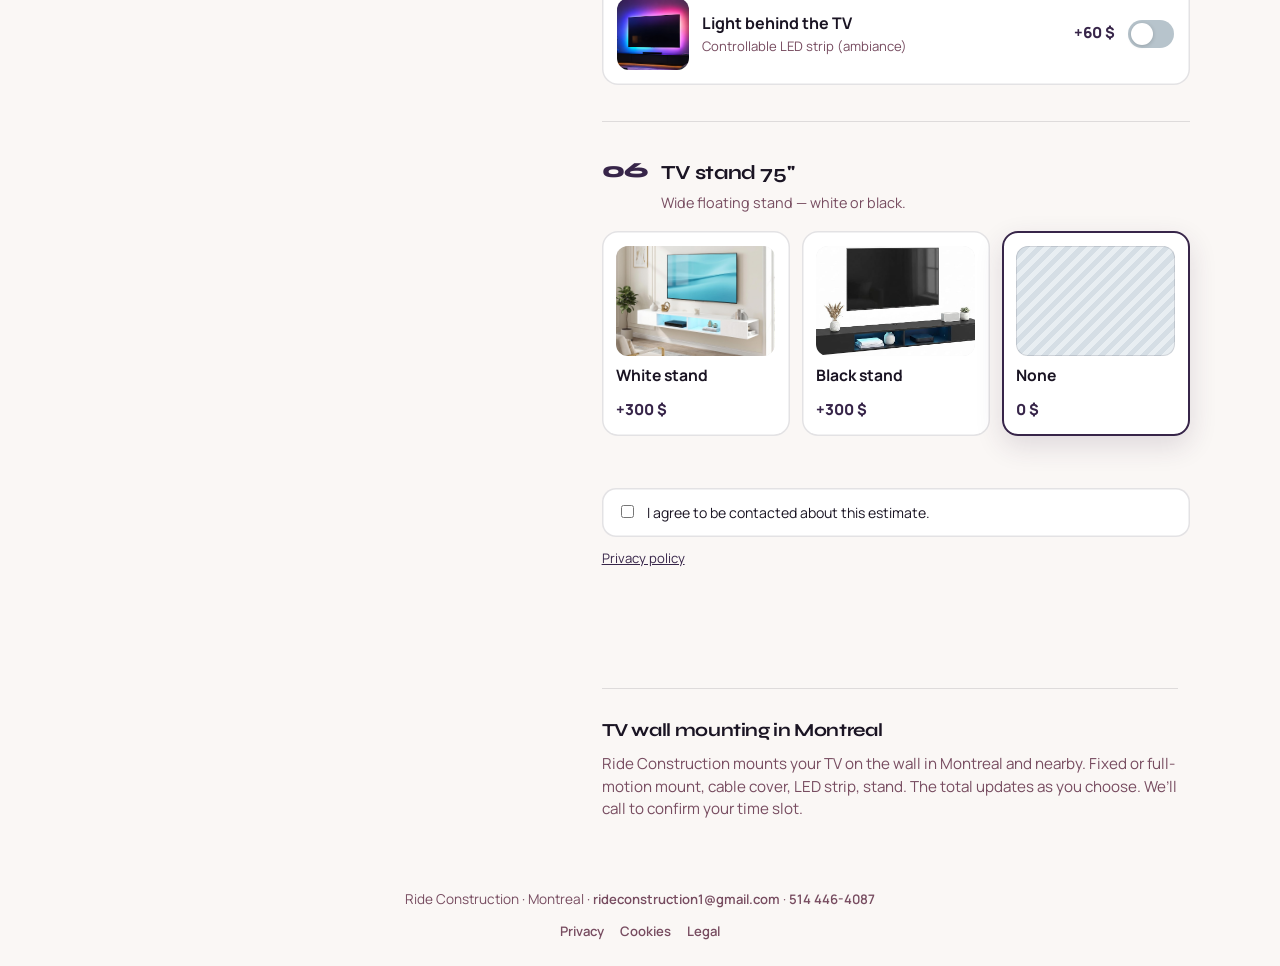
==== commit 8261408c: "Add a required Canadian postal code field to the estimate form. Collect, validate, and send the post" ====
--- a/en/index.html
+++ b/en/index.html
@@ -143,13 +143,39 @@
             inputmode="tel"
           />
           <p class="field-error" id="phone-error" hidden data-i18n="phoneError">Please enter a phone number.</p>
-          <p class="privacy-note" data-i18n="collectNotice">Phone and install choices: to call you back about this estimate. Sent by email (outside Quebec). Access or correction: rideconstruction1@gmail.com.</p>
-        </section>
-
-        <!-- 2. Size -->
+        </section>
+
+        <!-- 2. Postal code -->
+        <section class="step" aria-labelledby="postal-label">
+          <div class="step__meta">
+            <span class="step__num" aria-hidden="true">02</span>
+            <div>
+              <h3 id="postal-label" class="step__title">
+                <span data-i18n="postalLabel">Postal code</span> <span class="req">*</span>
+              </h3>
+              <p class="step__hint" data-i18n="postalHint">To confirm the install area.</p>
+            </div>
+          </div>
+          <label class="sr-only" for="postal" data-i18n="postalLabel">Postal code</label>
+          <input
+            type="text"
+            id="postal"
+            name="postal"
+            required
+            autocomplete="postal-code"
+            placeholder="H2X 1Y4"
+            inputmode="text"
+            maxlength="7"
+            spellcheck="false"
+          />
+          <p class="field-error" id="postal-error" hidden data-i18n="postalError">Please enter a Canadian postal code (e.g. H2X 1Y4).</p>
+          <p class="privacy-note" data-i18n="collectNotice">Phone, postal code and install choices: to call you back about this estimate. Sent by email (outside Quebec). Access or correction: rideconstruction1@gmail.com.</p>
+        </section>
+
+        <!-- 3. Size -->
         <section class="step" aria-labelledby="size-label">
           <div class="step__meta">
-            <span class="step__num" aria-hidden="true">02</span>
+            <span class="step__num" aria-hidden="true">03</span>
             <div>
               <h3 id="size-label" class="step__title" data-i18n="sizeLabel">Size of your TV</h3>
               <p class="step__hint" data-i18n="sizeHint">The price shown is for the install.</p>
@@ -208,10 +234,10 @@
           <p class="field-error" id="size-error" hidden data-i18n="sizeError">Please choose your TV size.</p>
         </section>
 
-        <!-- 3. Mount -->
+        <!-- 4. Mount -->
         <section class="step" aria-labelledby="mount-label">
           <div class="step__meta">
-            <span class="step__num" aria-hidden="true">03</span>
+            <span class="step__num" aria-hidden="true">04</span>
             <div>
               <h3 id="mount-label" class="step__title" data-i18n="mountLabel">Wall mount</h3>
               <p class="step__hint" data-i18n="mountHint">One choice only. Limits are clearly marked.</p>
@@ -247,10 +273,10 @@
           </div>
         </section>
 
-        <!-- 4. Extras -->
+        <!-- 5. Extras -->
         <section class="step" aria-labelledby="extras-label">
           <div class="step__meta">
-            <span class="step__num" aria-hidden="true">04</span>
+            <span class="step__num" aria-hidden="true">05</span>
             <div>
               <h3 id="extras-label" class="step__title" data-i18n="extrasLabel">Add-ons</h3>
               <p class="step__hint" data-i18n="extrasHint">Add only what you need.</p>
@@ -284,10 +310,10 @@
           </div>
         </section>
 
-        <!-- 5. Stand -->
+        <!-- 6. Stand -->
         <section class="step" aria-labelledby="stand-label">
           <div class="step__meta">
-            <span class="step__num" aria-hidden="true">05</span>
+            <span class="step__num" aria-hidden="true">06</span>
             <div>
               <h3 id="stand-label" class="step__title" data-i18n="standLabel">TV stand 75"</h3>
               <p class="step__hint" data-i18n="standHint">Wide floating stand — white or black.</p>
--- a/styles.css
+++ b/styles.css
@@ -282,8 +282,9 @@
   color: var(--dusty-mauve);
 }
 
-/* Phone */
-input[type="tel"] {
+/* Phone / postal */
+input[type="tel"],
+input[name="postal"] {
   width: 100%;
   max-width: 22rem;
   padding: 1rem 1.15rem;
@@ -299,18 +300,27 @@
   transition: box-shadow 0.2s, background 0.2s, transform 0.15s;
 }
 
-input[type="tel"]::placeholder {
+input[name="postal"] {
+  text-transform: uppercase;
+  max-width: 12rem;
+}
+
+input[type="tel"]::placeholder,
+input[name="postal"]::placeholder {
   color: #8a9aa5;
   font-weight: 500;
-}
-
-input[type="tel"]:focus {
+  text-transform: none;
+}
+
+input[type="tel"]:focus,
+input[name="postal"]:focus {
   outline: none;
   background: #fff;
   box-shadow: 0 0 0 3px var(--teal-soft), inset 0 0 0 1.5px var(--teal);
 }
 
-input[type="tel"].is-invalid {
+input[type="tel"].is-invalid,
+input[name="postal"].is-invalid {
   box-shadow: 0 0 0 3px #e8e8e8, inset 0 0 0 1.5px var(--error);
 }
 
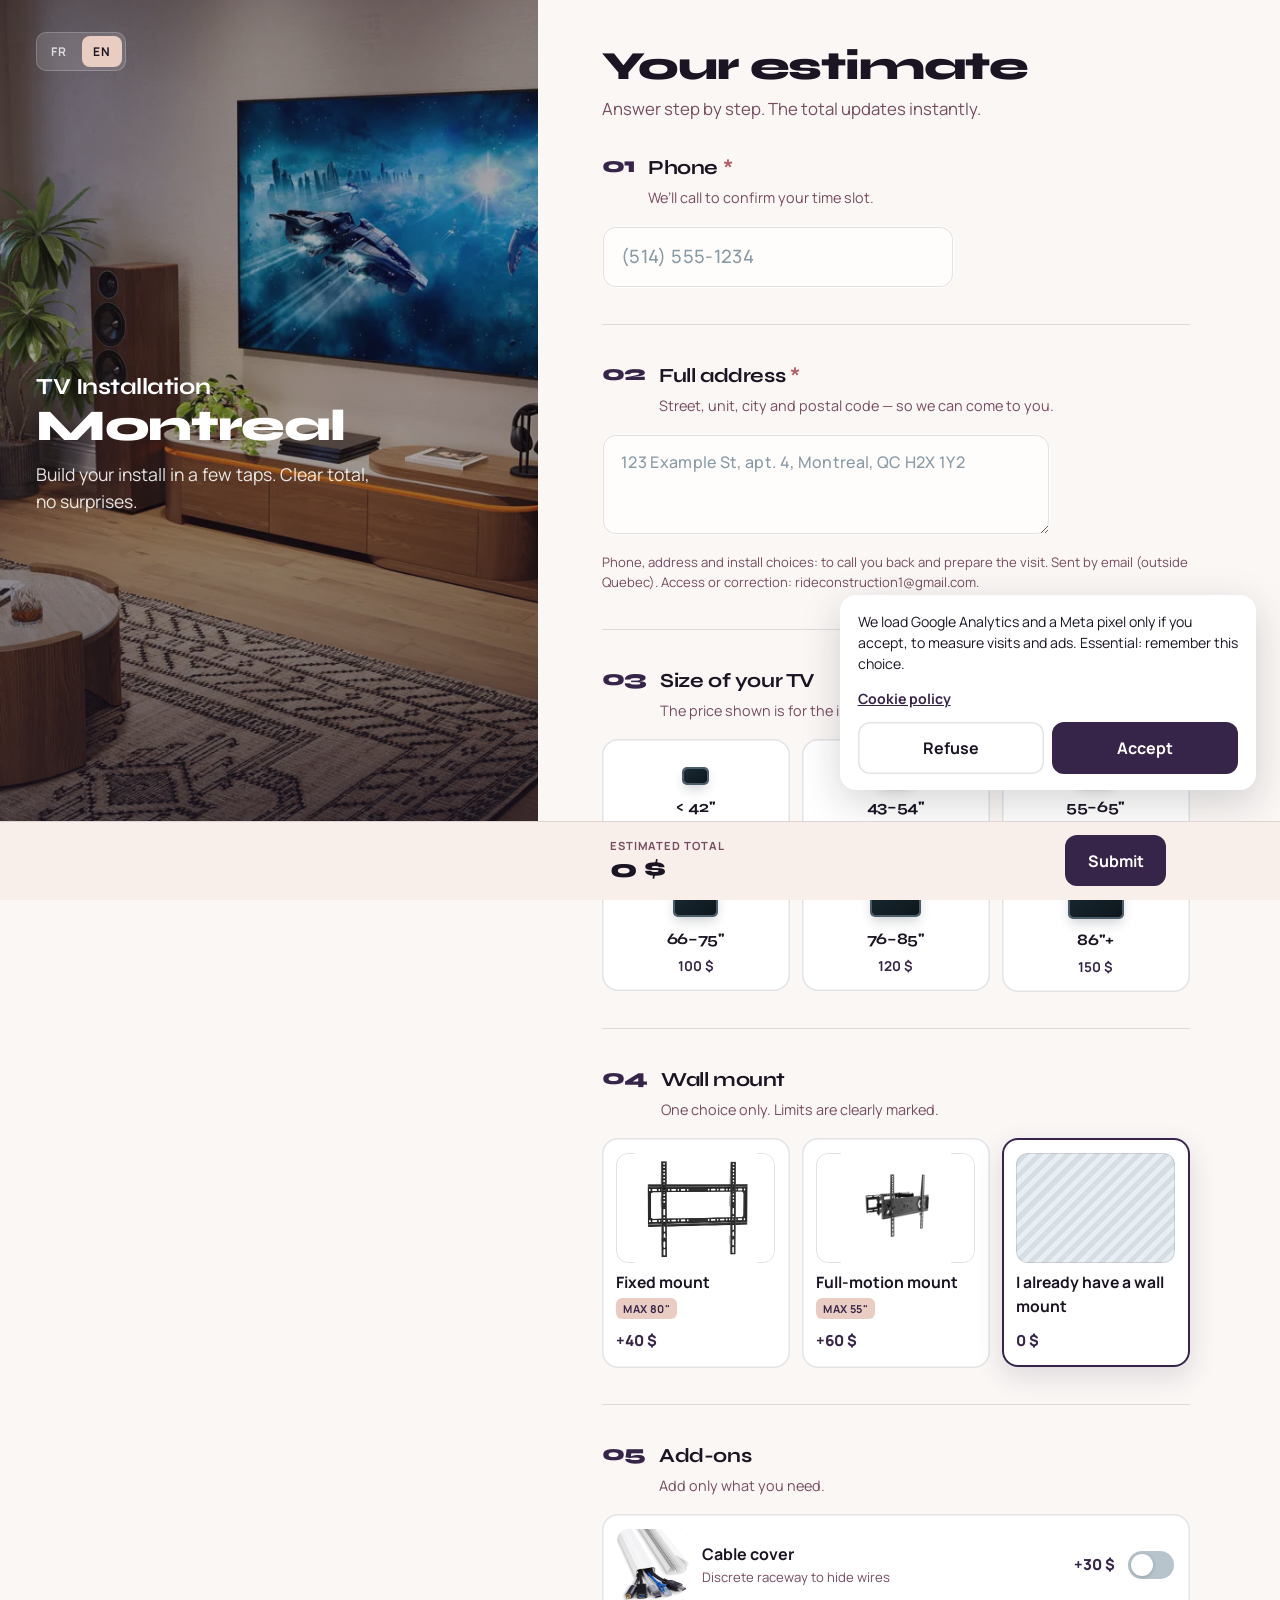
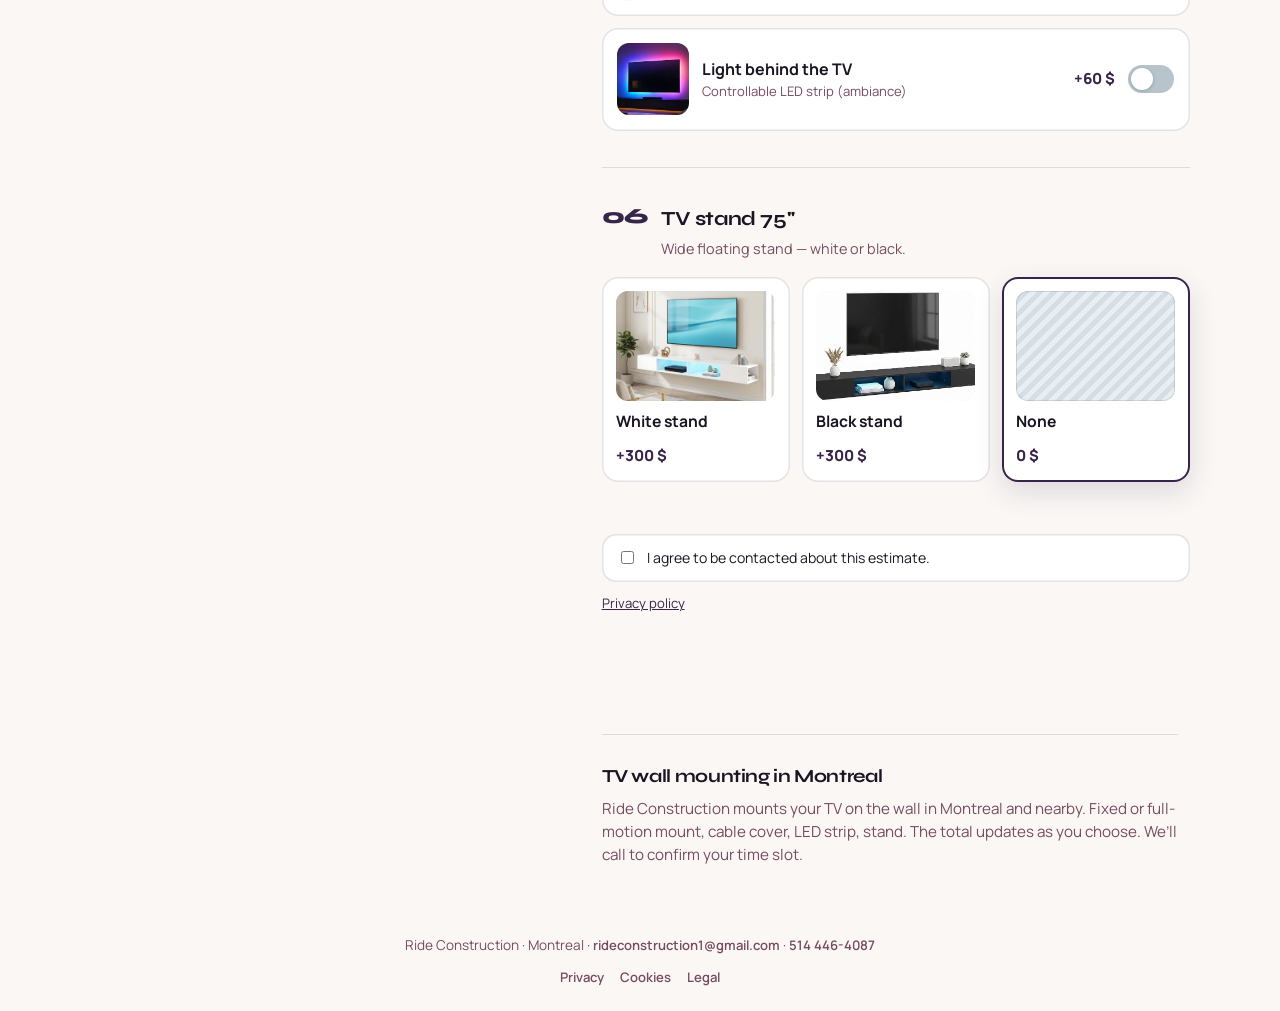
==== commit ad458855: "Replace postal code with a required full install address. Co-authored-by: Cursor <cursoragent@cursor" ====
--- a/en/index.html
+++ b/en/index.html
@@ -145,31 +145,29 @@
           <p class="field-error" id="phone-error" hidden data-i18n="phoneError">Please enter a phone number.</p>
         </section>
 
-        <!-- 2. Postal code -->
-        <section class="step" aria-labelledby="postal-label">
+        <!-- 2. Address -->
+        <section class="step" aria-labelledby="address-label">
           <div class="step__meta">
             <span class="step__num" aria-hidden="true">02</span>
             <div>
-              <h3 id="postal-label" class="step__title">
-                <span data-i18n="postalLabel">Postal code</span> <span class="req">*</span>
+              <h3 id="address-label" class="step__title">
+                <span data-i18n="addressLabel">Full address</span> <span class="req">*</span>
               </h3>
-              <p class="step__hint" data-i18n="postalHint">To confirm the install area.</p>
-            </div>
-          </div>
-          <label class="sr-only" for="postal" data-i18n="postalLabel">Postal code</label>
-          <input
-            type="text"
-            id="postal"
-            name="postal"
+              <p class="step__hint" data-i18n="addressHint">Street, unit, city and postal code — so we can come to you.</p>
+            </div>
+          </div>
+          <label class="sr-only" for="address" data-i18n="addressLabel">Full address</label>
+          <textarea
+            id="address"
+            name="address"
             required
-            autocomplete="postal-code"
-            placeholder="H2X 1Y4"
-            inputmode="text"
-            maxlength="7"
-            spellcheck="false"
-          />
-          <p class="field-error" id="postal-error" hidden data-i18n="postalError">Please enter a Canadian postal code (e.g. H2X 1Y4).</p>
-          <p class="privacy-note" data-i18n="collectNotice">Phone, postal code and install choices: to call you back about this estimate. Sent by email (outside Quebec). Access or correction: rideconstruction1@gmail.com.</p>
+            autocomplete="street-address"
+            rows="3"
+            placeholder="123 Example St, apt. 4, Montreal, QC H2X 1Y2"
+            data-i18n-placeholder="addressPlaceholder"
+          ></textarea>
+          <p class="field-error" id="address-error" hidden data-i18n="addressError">Please enter your full address.</p>
+          <p class="privacy-note" data-i18n="collectNotice">Phone, address and install choices: to call you back and prepare the visit. Sent by email (outside Quebec). Access or correction: rideconstruction1@gmail.com.</p>
         </section>
 
         <!-- 3. Size -->
@@ -234,7 +232,7 @@
           <p class="field-error" id="size-error" hidden data-i18n="sizeError">Please choose your TV size.</p>
         </section>
 
-        <!-- 4. Mount -->
+        <!-- 3. Mount -->
         <section class="step" aria-labelledby="mount-label">
           <div class="step__meta">
             <span class="step__num" aria-hidden="true">04</span>
@@ -273,7 +271,7 @@
           </div>
         </section>
 
-        <!-- 5. Extras -->
+        <!-- 4. Extras -->
         <section class="step" aria-labelledby="extras-label">
           <div class="step__meta">
             <span class="step__num" aria-hidden="true">05</span>
@@ -310,7 +308,7 @@
           </div>
         </section>
 
-        <!-- 6. Stand -->
+        <!-- 5. Stand -->
         <section class="step" aria-labelledby="stand-label">
           <div class="step__meta">
             <span class="step__num" aria-hidden="true">06</span>
--- a/styles.css
+++ b/styles.css
@@ -282,9 +282,9 @@
   color: var(--dusty-mauve);
 }
 
-/* Phone / postal */
+/* Phone / address */
 input[type="tel"],
-input[name="postal"] {
+textarea {
   width: 100%;
   max-width: 22rem;
   padding: 1rem 1.15rem;
@@ -300,27 +300,29 @@
   transition: box-shadow 0.2s, background 0.2s, transform 0.15s;
 }
 
-input[name="postal"] {
-  text-transform: uppercase;
-  max-width: 12rem;
+textarea {
+  max-width: 28rem;
+  min-height: 5.5rem;
+  resize: vertical;
+  line-height: 1.4;
+  font-size: 1rem;
 }
 
 input[type="tel"]::placeholder,
-input[name="postal"]::placeholder {
+textarea::placeholder {
   color: #8a9aa5;
   font-weight: 500;
-  text-transform: none;
 }
 
 input[type="tel"]:focus,
-input[name="postal"]:focus {
+textarea:focus {
   outline: none;
   background: #fff;
   box-shadow: 0 0 0 3px var(--teal-soft), inset 0 0 0 1.5px var(--teal);
 }
 
 input[type="tel"].is-invalid,
-input[name="postal"].is-invalid {
+textarea.is-invalid {
   box-shadow: 0 0 0 3px #e8e8e8, inset 0 0 0 1.5px var(--error);
 }
 
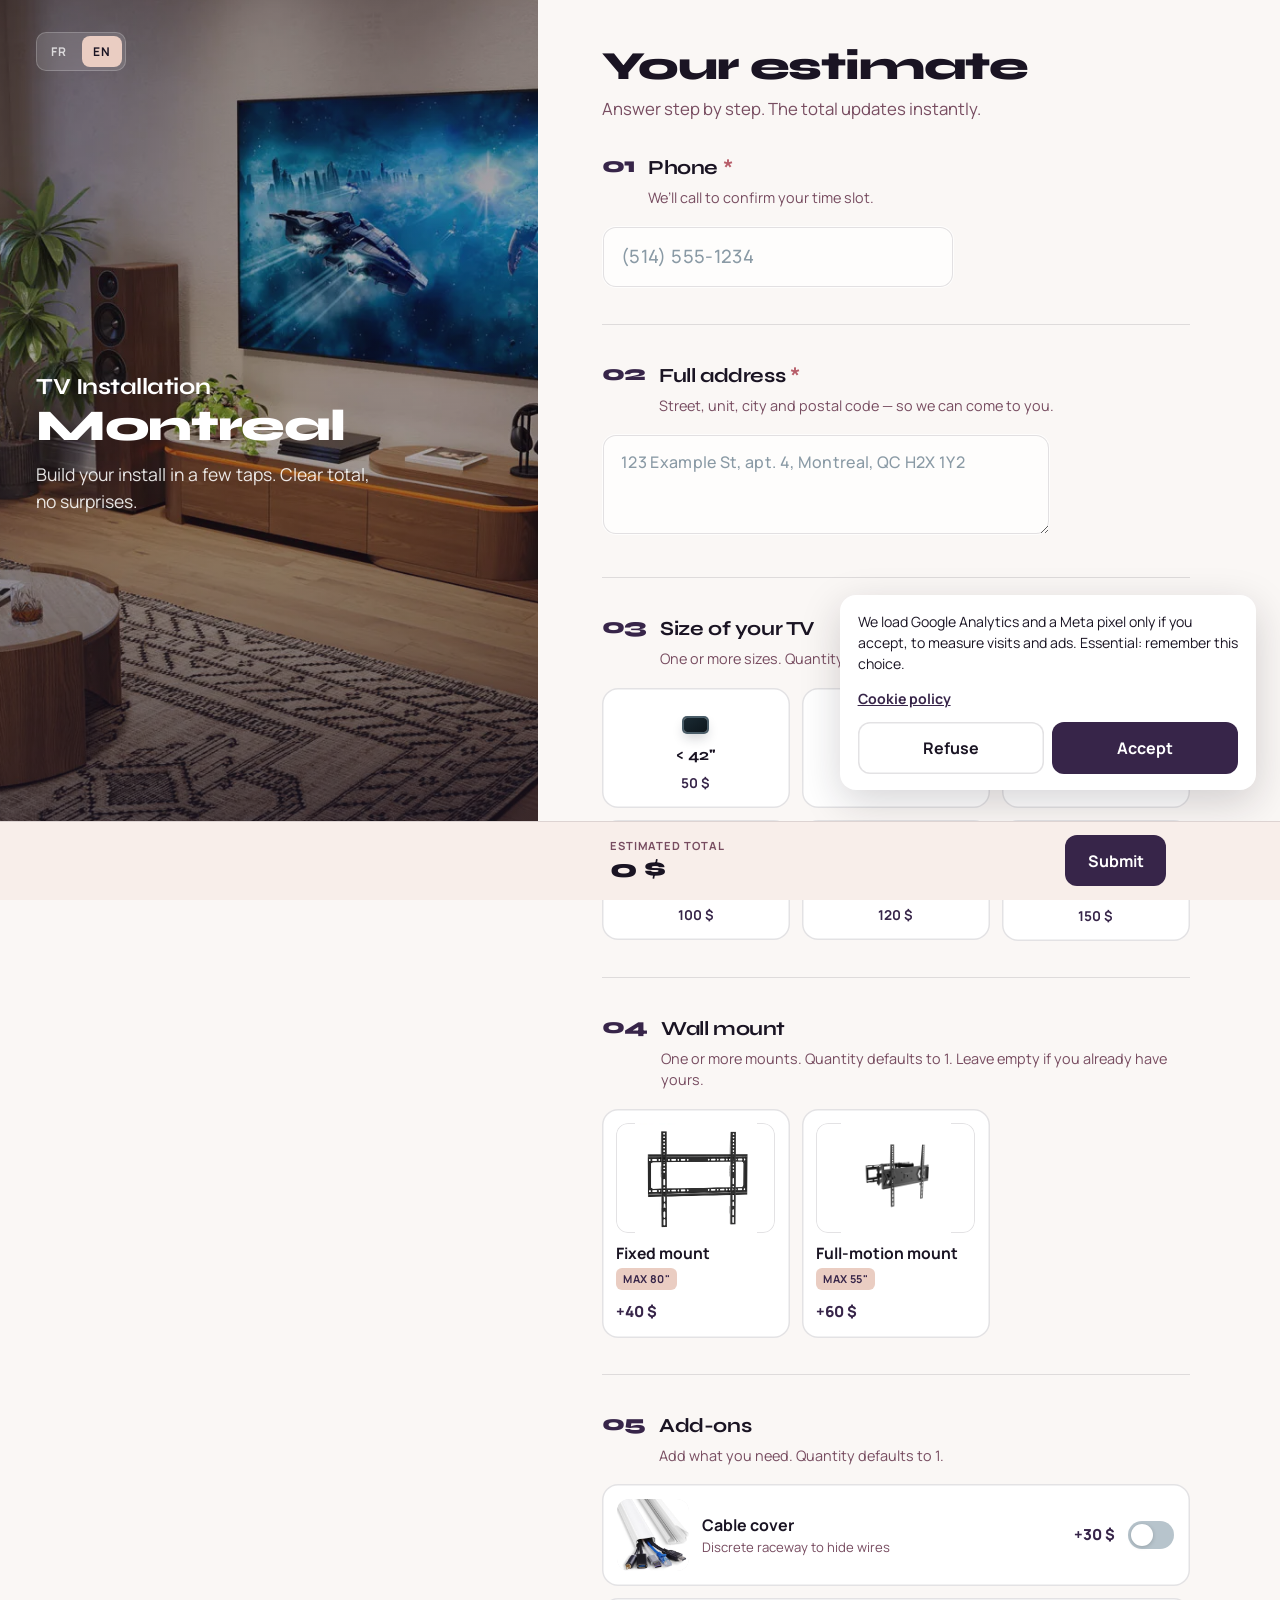
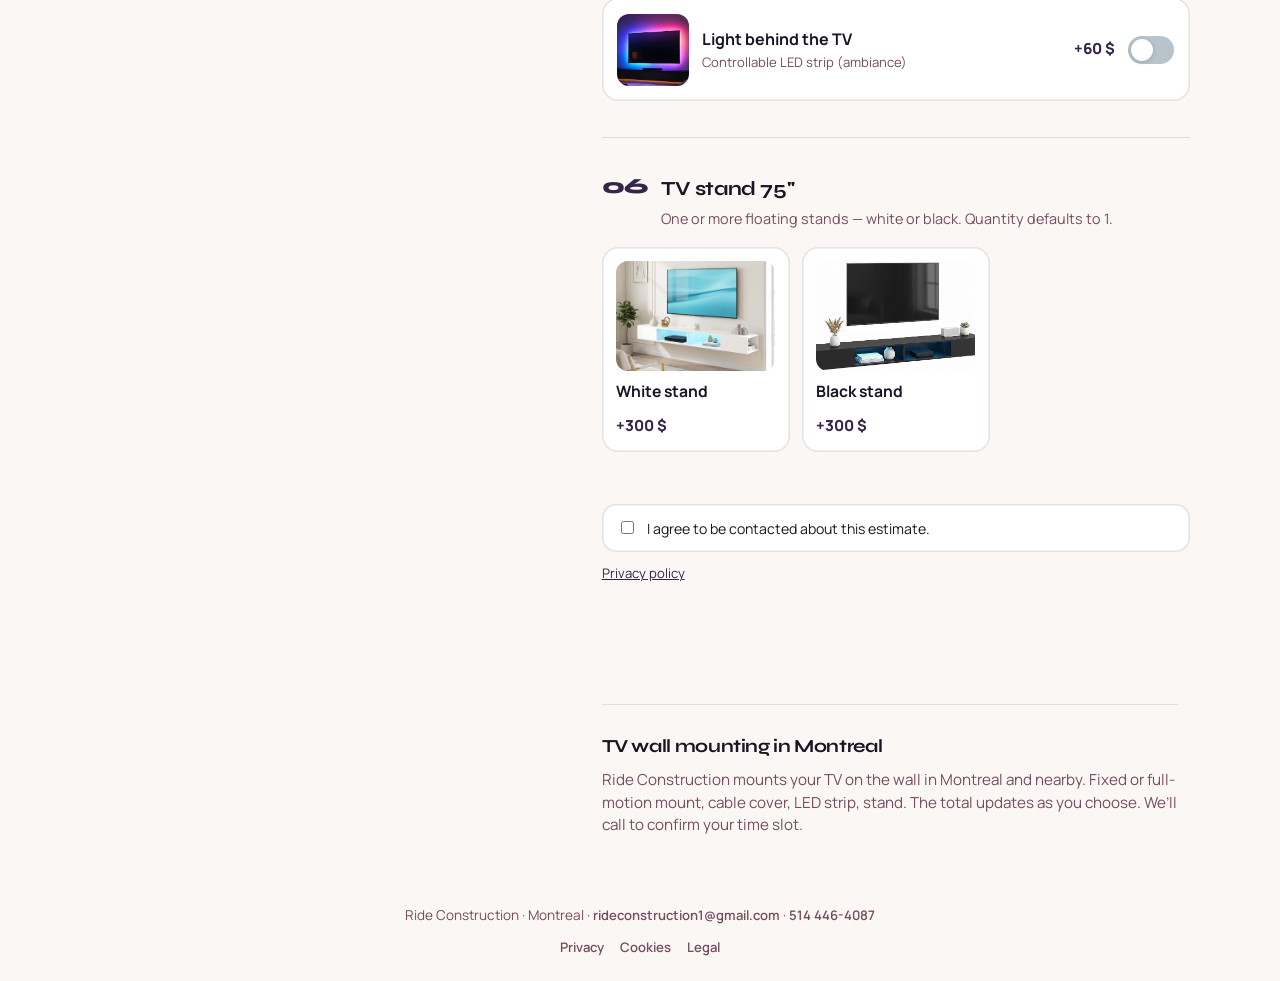
==== commit 706aa921: "Allow multi-select with per-item quantities across the form. Supports, add-ons and stands match TV s" ====
--- a/en/index.html
+++ b/en/index.html
@@ -167,7 +167,6 @@
             data-i18n-placeholder="addressPlaceholder"
           ></textarea>
           <p class="field-error" id="address-error" hidden data-i18n="addressError">Please enter your full address.</p>
-          <p class="privacy-note" data-i18n="collectNotice">Phone, address and install choices: to call you back and prepare the visit. Sent by email (outside Quebec). Access or correction: rideconstruction1@gmail.com.</p>
         </section>
 
         <!-- 3. Size -->
@@ -176,172 +175,240 @@
             <span class="step__num" aria-hidden="true">03</span>
             <div>
               <h3 id="size-label" class="step__title" data-i18n="sizeLabel">Size of your TV</h3>
-              <p class="step__hint" data-i18n="sizeHint">The price shown is for the install.</p>
-            </div>
-          </div>
-          <div class="size-grid" role="radiogroup" aria-labelledby="size-label">
-            <label class="size-tile">
-              <input type="radio" name="size" value="42" data-price="50" data-max-inches="42" />
-              <span class="size-tile__face">
-                <span class="size-tile__screen" style="--scale: 0.45" aria-hidden="true"></span>
-                <span class="size-tile__range">&lt; 42"</span>
-                <span class="size-tile__price">50 $</span>
-              </span>
-            </label>
-            <label class="size-tile">
-              <input type="radio" name="size" value="43-54" data-price="60" data-max-inches="54" />
-              <span class="size-tile__face">
-                <span class="size-tile__screen" style="--scale: 0.55" aria-hidden="true"></span>
-                <span class="size-tile__range">43–54"</span>
-                <span class="size-tile__price">60 $</span>
-              </span>
-            </label>
-            <label class="size-tile">
-              <input type="radio" name="size" value="55-65" data-price="80" data-max-inches="65" />
-              <span class="size-tile__face">
-                <span class="size-tile__screen" style="--scale: 0.68" aria-hidden="true"></span>
-                <span class="size-tile__range">55–65"</span>
-                <span class="size-tile__price">80 $</span>
-              </span>
-            </label>
-            <label class="size-tile">
-              <input type="radio" name="size" value="66-75" data-price="100" data-max-inches="75" />
-              <span class="size-tile__face">
-                <span class="size-tile__screen" style="--scale: 0.78" aria-hidden="true"></span>
-                <span class="size-tile__range">66–75"</span>
-                <span class="size-tile__price">100 $</span>
-              </span>
-            </label>
-            <label class="size-tile">
-              <input type="radio" name="size" value="76-85" data-price="120" data-max-inches="85" />
-              <span class="size-tile__face">
-                <span class="size-tile__screen" style="--scale: 0.9" aria-hidden="true"></span>
-                <span class="size-tile__range">76–85"</span>
-                <span class="size-tile__price">120 $</span>
-              </span>
-            </label>
-            <label class="size-tile">
-              <input type="radio" name="size" value="86+" data-price="150" data-max-inches="100" />
-              <span class="size-tile__face">
-                <span class="size-tile__screen" style="--scale: 1" aria-hidden="true"></span>
-                <span class="size-tile__range">86"+</span>
-                <span class="size-tile__price">150 $</span>
-              </span>
-            </label>
-          </div>
-          <p class="field-error" id="size-error" hidden data-i18n="sizeError">Please choose your TV size.</p>
-        </section>
-
-        <!-- 3. Mount -->
+              <p class="step__hint" data-i18n="sizeHint">One or more sizes. Quantity defaults to 1 — price is for the install.</p>
+            </div>
+          </div>
+          <div class="size-grid" role="group" aria-labelledby="size-label">
+            <div class="size-tile">
+              <label class="size-tile__pick">
+                <input type="checkbox" name="size" value="42" data-price="50" data-max-inches="42" />
+                <span class="size-tile__face">
+                  <span class="size-tile__screen" style="--scale: 0.45" aria-hidden="true"></span>
+                  <span class="size-tile__range">&lt; 42"</span>
+                  <span class="size-tile__price">50 $</span>
+                </span>
+              </label>
+              <div class="size-tile__qty" hidden>
+                <button type="button" class="size-tile__qty-btn" data-qty="-1" aria-label="Decrease">−</button>
+                <input type="number" class="size-tile__qty-input" name="qty-42" value="1" min="0" max="20" inputmode="numeric" aria-label="Quantity" />
+                <button type="button" class="size-tile__qty-btn" data-qty="1" aria-label="Increase">+</button>
+              </div>
+            </div>
+            <div class="size-tile">
+              <label class="size-tile__pick">
+                <input type="checkbox" name="size" value="43-54" data-price="60" data-max-inches="54" />
+                <span class="size-tile__face">
+                  <span class="size-tile__screen" style="--scale: 0.55" aria-hidden="true"></span>
+                  <span class="size-tile__range">43–54"</span>
+                  <span class="size-tile__price">60 $</span>
+                </span>
+              </label>
+              <div class="size-tile__qty" hidden>
+                <button type="button" class="size-tile__qty-btn" data-qty="-1" aria-label="Decrease">−</button>
+                <input type="number" class="size-tile__qty-input" name="qty-43-54" value="1" min="0" max="20" inputmode="numeric" aria-label="Quantity" />
+                <button type="button" class="size-tile__qty-btn" data-qty="1" aria-label="Increase">+</button>
+              </div>
+            </div>
+            <div class="size-tile">
+              <label class="size-tile__pick">
+                <input type="checkbox" name="size" value="55-65" data-price="80" data-max-inches="65" />
+                <span class="size-tile__face">
+                  <span class="size-tile__screen" style="--scale: 0.68" aria-hidden="true"></span>
+                  <span class="size-tile__range">55–65"</span>
+                  <span class="size-tile__price">80 $</span>
+                </span>
+              </label>
+              <div class="size-tile__qty" hidden>
+                <button type="button" class="size-tile__qty-btn" data-qty="-1" aria-label="Decrease">−</button>
+                <input type="number" class="size-tile__qty-input" name="qty-55-65" value="1" min="0" max="20" inputmode="numeric" aria-label="Quantity" />
+                <button type="button" class="size-tile__qty-btn" data-qty="1" aria-label="Increase">+</button>
+              </div>
+            </div>
+            <div class="size-tile">
+              <label class="size-tile__pick">
+                <input type="checkbox" name="size" value="66-75" data-price="100" data-max-inches="75" />
+                <span class="size-tile__face">
+                  <span class="size-tile__screen" style="--scale: 0.78" aria-hidden="true"></span>
+                  <span class="size-tile__range">66–75"</span>
+                  <span class="size-tile__price">100 $</span>
+                </span>
+              </label>
+              <div class="size-tile__qty" hidden>
+                <button type="button" class="size-tile__qty-btn" data-qty="-1" aria-label="Decrease">−</button>
+                <input type="number" class="size-tile__qty-input" name="qty-66-75" value="1" min="0" max="20" inputmode="numeric" aria-label="Quantity" />
+                <button type="button" class="size-tile__qty-btn" data-qty="1" aria-label="Increase">+</button>
+              </div>
+            </div>
+            <div class="size-tile">
+              <label class="size-tile__pick">
+                <input type="checkbox" name="size" value="76-85" data-price="120" data-max-inches="85" />
+                <span class="size-tile__face">
+                  <span class="size-tile__screen" style="--scale: 0.9" aria-hidden="true"></span>
+                  <span class="size-tile__range">76–85"</span>
+                  <span class="size-tile__price">120 $</span>
+                </span>
+              </label>
+              <div class="size-tile__qty" hidden>
+                <button type="button" class="size-tile__qty-btn" data-qty="-1" aria-label="Decrease">−</button>
+                <input type="number" class="size-tile__qty-input" name="qty-76-85" value="1" min="0" max="20" inputmode="numeric" aria-label="Quantity" />
+                <button type="button" class="size-tile__qty-btn" data-qty="1" aria-label="Increase">+</button>
+              </div>
+            </div>
+            <div class="size-tile">
+              <label class="size-tile__pick">
+                <input type="checkbox" name="size" value="86+" data-price="150" data-max-inches="100" />
+                <span class="size-tile__face">
+                  <span class="size-tile__screen" style="--scale: 1" aria-hidden="true"></span>
+                  <span class="size-tile__range">86"+</span>
+                  <span class="size-tile__price">150 $</span>
+                </span>
+              </label>
+              <div class="size-tile__qty" hidden>
+                <button type="button" class="size-tile__qty-btn" data-qty="-1" aria-label="Decrease">−</button>
+                <input type="number" class="size-tile__qty-input" name="qty-86+" value="1" min="0" max="20" inputmode="numeric" aria-label="Quantity" />
+                <button type="button" class="size-tile__qty-btn" data-qty="1" aria-label="Increase">+</button>
+              </div>
+            </div>
+          </div>
+          <p class="field-error" id="size-error" hidden data-i18n="sizeError">Please choose at least one TV size.</p>
+        </section>
+
+        <!-- 4. Mount -->
         <section class="step" aria-labelledby="mount-label">
           <div class="step__meta">
             <span class="step__num" aria-hidden="true">04</span>
             <div>
               <h3 id="mount-label" class="step__title" data-i18n="mountLabel">Wall mount</h3>
-              <p class="step__hint" data-i18n="mountHint">One choice only. Limits are clearly marked.</p>
-            </div>
-          </div>
-          <div class="option-row" role="radiogroup" aria-labelledby="mount-label">
-            <label class="option-tile">
-              <input type="radio" name="mount" value="fixed" data-price="40" data-max-tv="80" />
-              <span class="option-tile__face">
-                <img class="option-tile__art" src="../images/support-fixe.png" alt="Fixed wall mount for a television" width="220" height="220" loading="lazy" decoding="async" data-i18n-alt="altFixed" />
-                <span class="option-tile__title" data-i18n="mountFixed">Fixed mount</span>
-                <span class="option-tile__badge" data-i18n="mountFixedMax">Max 80"</span>
-                <span class="option-tile__price">+40 $</span>
-              </span>
-            </label>
-            <label class="option-tile">
-              <input type="radio" name="mount" value="mobile" data-price="60" data-max-tv="55" />
-              <span class="option-tile__face">
-                <img class="option-tile__art" src="../images/support-articule.png" alt="Full-motion wall mount for a television" width="220" height="220" loading="lazy" decoding="async" data-i18n-alt="altMobile" />
-                <span class="option-tile__title" data-i18n="mountMobile">Full-motion mount</span>
-                <span class="option-tile__badge" data-i18n="mountMobileMax">Max 55"</span>
-                <span class="option-tile__price">+60 $</span>
-              </span>
-            </label>
-            <label class="option-tile">
-              <input type="radio" name="mount" value="none" data-price="0" data-max-tv="999" checked />
-              <span class="option-tile__face">
-                <span class="option-tile__art option-tile__art--none" aria-hidden="true"></span>
-                <span class="option-tile__title" data-i18n="mountNone">I already have a wall mount</span>
-                <span class="option-tile__price">0 $</span>
-              </span>
-            </label>
-          </div>
-        </section>
-
-        <!-- 4. Extras -->
+              <p class="step__hint" data-i18n="mountHint">One or more mounts. Quantity defaults to 1. Leave empty if you already have yours.</p>
+            </div>
+          </div>
+          <div class="option-row" role="group" aria-labelledby="mount-label">
+            <div class="option-tile" data-qty-tile>
+              <label class="option-tile__pick">
+                <input type="checkbox" name="mount" value="fixed" data-price="40" data-max-tv="80" />
+                <span class="option-tile__face">
+                  <img class="option-tile__art" src="../images/support-fixe.png" alt="Fixed wall mount for a television" width="220" height="220" loading="lazy" decoding="async" data-i18n-alt="altFixed" />
+                  <span class="option-tile__title" data-i18n="mountFixed">Fixed mount</span>
+                  <span class="option-tile__badge" data-i18n="mountFixedMax">Max 80"</span>
+                  <span class="option-tile__price">+40 $</span>
+                </span>
+              </label>
+              <div class="qty-controls" hidden>
+                <button type="button" class="qty-btn" data-qty="-1" aria-label="Decrease">−</button>
+                <input type="number" class="qty-input" name="qty-mount-fixed" value="1" min="0" max="20" inputmode="numeric" aria-label="Quantity" />
+                <button type="button" class="qty-btn" data-qty="1" aria-label="Increase">+</button>
+              </div>
+            </div>
+            <div class="option-tile" data-qty-tile>
+              <label class="option-tile__pick">
+                <input type="checkbox" name="mount" value="mobile" data-price="60" data-max-tv="55" />
+                <span class="option-tile__face">
+                  <img class="option-tile__art" src="../images/support-articule.png" alt="Full-motion wall mount for a television" width="220" height="220" loading="lazy" decoding="async" data-i18n-alt="altMobile" />
+                  <span class="option-tile__title" data-i18n="mountMobile">Full-motion mount</span>
+                  <span class="option-tile__badge" data-i18n="mountMobileMax">Max 55"</span>
+                  <span class="option-tile__price">+60 $</span>
+                </span>
+              </label>
+              <div class="qty-controls" hidden>
+                <button type="button" class="qty-btn" data-qty="-1" aria-label="Decrease">−</button>
+                <input type="number" class="qty-input" name="qty-mount-mobile" value="1" min="0" max="20" inputmode="numeric" aria-label="Quantity" />
+                <button type="button" class="qty-btn" data-qty="1" aria-label="Increase">+</button>
+              </div>
+            </div>
+          </div>
+        </section>
+
+        <!-- 5. Extras -->
         <section class="step" aria-labelledby="extras-label">
           <div class="step__meta">
             <span class="step__num" aria-hidden="true">05</span>
             <div>
               <h3 id="extras-label" class="step__title" data-i18n="extrasLabel">Add-ons</h3>
-              <p class="step__hint" data-i18n="extrasHint">Add only what you need.</p>
+              <p class="step__hint" data-i18n="extrasHint">Add what you need. Quantity defaults to 1.</p>
             </div>
           </div>
           <div class="extras">
-            <label class="extra">
-              <input type="checkbox" name="cable" value="cable" data-price="30" />
-              <span class="extra__face">
-                <img class="extra__art" src="../images/cache-cables.png" alt="Cable cover raceway for TV wires" width="160" height="160" loading="lazy" decoding="async" data-i18n-alt="altCable" />
-                <span class="extra__copy">
-                  <span class="extra__title" data-i18n="cableLabel">Cable cover</span>
-                  <span class="extra__desc" data-i18n="cableDesc">Discrete raceway to hide wires</span>
-                </span>
-                <span class="extra__price">+30 $</span>
-                <span class="extra__switch" aria-hidden="true"></span>
-              </span>
-            </label>
-            <label class="extra">
-              <input type="checkbox" name="led" value="led" data-price="60" />
-              <span class="extra__face">
-                <img class="extra__art extra__art--cover" src="../images/backlight.png" alt="LED strip behind a wall-mounted TV" width="160" height="160" loading="lazy" decoding="async" data-i18n-alt="altLed" />
-                <span class="extra__copy">
-                  <span class="extra__title" data-i18n="ledLabel">Light behind the TV</span>
-                  <span class="extra__desc" data-i18n="ledDesc">Controllable LED strip (ambiance)</span>
-                </span>
-                <span class="extra__price">+60 $</span>
-                <span class="extra__switch" aria-hidden="true"></span>
-              </span>
-            </label>
-          </div>
-        </section>
-
-        <!-- 5. Stand -->
+            <div class="extra" data-qty-tile>
+              <label class="extra__pick">
+                <input type="checkbox" name="extra" value="cable" data-price="30" />
+                <span class="extra__face">
+                  <img class="extra__art" src="../images/cache-cables.png" alt="Cable cover raceway for TV wires" width="160" height="160" loading="lazy" decoding="async" data-i18n-alt="altCable" />
+                  <span class="extra__copy">
+                    <span class="extra__title" data-i18n="cableLabel">Cable cover</span>
+                    <span class="extra__desc" data-i18n="cableDesc">Discrete raceway to hide wires</span>
+                  </span>
+                  <span class="extra__price">+30 $</span>
+                  <span class="extra__switch" aria-hidden="true"></span>
+                </span>
+              </label>
+              <div class="qty-controls" hidden>
+                <button type="button" class="qty-btn" data-qty="-1" aria-label="Decrease">−</button>
+                <input type="number" class="qty-input" name="qty-extra-cable" value="1" min="0" max="20" inputmode="numeric" aria-label="Quantity" />
+                <button type="button" class="qty-btn" data-qty="1" aria-label="Increase">+</button>
+              </div>
+            </div>
+            <div class="extra" data-qty-tile>
+              <label class="extra__pick">
+                <input type="checkbox" name="extra" value="led" data-price="60" />
+                <span class="extra__face">
+                  <img class="extra__art extra__art--cover" src="../images/backlight.png" alt="LED strip behind a wall-mounted TV" width="160" height="160" loading="lazy" decoding="async" data-i18n-alt="altLed" />
+                  <span class="extra__copy">
+                    <span class="extra__title" data-i18n="ledLabel">Light behind the TV</span>
+                    <span class="extra__desc" data-i18n="ledDesc">Controllable LED strip (ambiance)</span>
+                  </span>
+                  <span class="extra__price">+60 $</span>
+                  <span class="extra__switch" aria-hidden="true"></span>
+                </span>
+              </label>
+              <div class="qty-controls" hidden>
+                <button type="button" class="qty-btn" data-qty="-1" aria-label="Decrease">−</button>
+                <input type="number" class="qty-input" name="qty-extra-led" value="1" min="0" max="20" inputmode="numeric" aria-label="Quantity" />
+                <button type="button" class="qty-btn" data-qty="1" aria-label="Increase">+</button>
+              </div>
+            </div>
+          </div>
+        </section>
+
+        <!-- 6. Stand -->
         <section class="step" aria-labelledby="stand-label">
           <div class="step__meta">
             <span class="step__num" aria-hidden="true">06</span>
             <div>
               <h3 id="stand-label" class="step__title" data-i18n="standLabel">TV stand 75"</h3>
-              <p class="step__hint" data-i18n="standHint">Wide floating stand — white or black.</p>
-            </div>
-          </div>
-          <div class="option-row" role="radiogroup" aria-labelledby="stand-label">
-            <label class="option-tile">
-              <input type="radio" name="stand" value="white" data-price="300" />
-              <span class="option-tile__face">
-                <img class="option-tile__art option-tile__art--cover" src="../images/meuble-blanc.png" alt="White floating 75-inch TV stand" width="480" height="320" loading="lazy" decoding="async" data-i18n-alt="altStandWhite" />
-                <span class="option-tile__title" data-i18n="standWhite">White stand</span>
-                <span class="option-tile__price">+300 $</span>
-              </span>
-            </label>
-            <label class="option-tile">
-              <input type="radio" name="stand" value="black" data-price="300" />
-              <span class="option-tile__face">
-                <img class="option-tile__art option-tile__art--cover" src="../images/meuble-noir.png" alt="Black floating 75-inch TV stand" width="480" height="320" loading="lazy" decoding="async" data-i18n-alt="altStandBlack" />
-                <span class="option-tile__title" data-i18n="standBlack">Black stand</span>
-                <span class="option-tile__price">+300 $</span>
-              </span>
-            </label>
-            <label class="option-tile">
-              <input type="radio" name="stand" value="none" data-price="0" checked />
-              <span class="option-tile__face">
-                <span class="option-tile__art option-tile__art--none" aria-hidden="true"></span>
-                <span class="option-tile__title" data-i18n="standNone">None</span>
-                <span class="option-tile__price">0 $</span>
-              </span>
-            </label>
+              <p class="step__hint" data-i18n="standHint">One or more floating stands — white or black. Quantity defaults to 1.</p>
+            </div>
+          </div>
+          <div class="option-row" role="group" aria-labelledby="stand-label">
+            <div class="option-tile" data-qty-tile>
+              <label class="option-tile__pick">
+                <input type="checkbox" name="stand" value="white" data-price="300" />
+                <span class="option-tile__face">
+                  <img class="option-tile__art option-tile__art--cover" src="../images/meuble-blanc.png" alt="White floating 75-inch TV stand" width="480" height="320" loading="lazy" decoding="async" data-i18n-alt="altStandWhite" />
+                  <span class="option-tile__title" data-i18n="standWhite">White stand</span>
+                  <span class="option-tile__price">+300 $</span>
+                </span>
+              </label>
+              <div class="qty-controls" hidden>
+                <button type="button" class="qty-btn" data-qty="-1" aria-label="Decrease">−</button>
+                <input type="number" class="qty-input" name="qty-stand-white" value="1" min="0" max="20" inputmode="numeric" aria-label="Quantity" />
+                <button type="button" class="qty-btn" data-qty="1" aria-label="Increase">+</button>
+              </div>
+            </div>
+            <div class="option-tile" data-qty-tile>
+              <label class="option-tile__pick">
+                <input type="checkbox" name="stand" value="black" data-price="300" />
+                <span class="option-tile__face">
+                  <img class="option-tile__art option-tile__art--cover" src="../images/meuble-noir.png" alt="Black floating 75-inch TV stand" width="480" height="320" loading="lazy" decoding="async" data-i18n-alt="altStandBlack" />
+                  <span class="option-tile__title" data-i18n="standBlack">Black stand</span>
+                  <span class="option-tile__price">+300 $</span>
+                </span>
+              </label>
+              <div class="qty-controls" hidden>
+                <button type="button" class="qty-btn" data-qty="-1" aria-label="Decrease">−</button>
+                <input type="number" class="qty-input" name="qty-stand-black" value="1" min="0" max="20" inputmode="numeric" aria-label="Quantity" />
+                <button type="button" class="qty-btn" data-qty="1" aria-label="Increase">+</button>
+              </div>
+            </div>
           </div>
         </section>
 
@@ -413,3 +480,4 @@
   <script src="../app.js"></script>
 </body>
 </html>
+
--- a/styles.css
+++ b/styles.css
@@ -340,12 +340,19 @@
 }
 
 .size-tile {
+  display: flex;
+  flex-direction: column;
+  gap: 0.45rem;
+  position: relative;
+}
+
+.size-tile__pick {
   display: block;
   cursor: pointer;
   position: relative;
 }
 
-.size-tile input {
+.size-tile__pick input {
   position: absolute;
   opacity: 0;
   width: 1px;
@@ -366,17 +373,17 @@
   transition: background 0.2s, box-shadow 0.2s, transform 0.15s;
 }
 
-.size-tile:hover .size-tile__face {
+.size-tile__pick:hover .size-tile__face {
   background: rgba(255, 255, 255, 0.85);
   transform: translateY(-2px);
 }
 
-.size-tile input:checked + .size-tile__face {
+.size-tile__pick input:checked + .size-tile__face {
   background: #fff;
   box-shadow: inset 0 0 0 2px var(--teal), 0 10px 28px var(--accent-glow);
 }
 
-.size-tile input:focus-visible + .size-tile__face {
+.size-tile__pick input:focus-visible + .size-tile__face {
   outline: 2px solid var(--teal);
   outline-offset: 3px;
 }
@@ -391,7 +398,7 @@
   transition: transform 0.2s;
 }
 
-.size-tile input:checked + .size-tile__face .size-tile__screen {
+.size-tile__pick input:checked + .size-tile__face .size-tile__screen {
   transform: scale(1.06);
   box-shadow: 0 0 0 2px var(--teal), 0 8px 16px var(--accent-glow);
 }
@@ -407,6 +414,78 @@
   font-size: 0.85rem;
   font-weight: 700;
   color: var(--teal);
+}
+
+.size-tile__qty,
+.qty-controls {
+  display: flex;
+  align-items: center;
+  justify-content: center;
+  gap: 0.35rem;
+}
+
+.size-tile__qty[hidden],
+.qty-controls[hidden] {
+  display: none;
+}
+
+.size-tile__qty-btn,
+.qty-btn {
+  appearance: none;
+  width: 2rem;
+  height: 2rem;
+  border: 0;
+  border-radius: 10px;
+  background: #fff;
+  box-shadow: inset 0 0 0 1.5px var(--line);
+  color: var(--ink);
+  font: inherit;
+  font-size: 1.1rem;
+  font-weight: 700;
+  line-height: 1;
+  cursor: pointer;
+}
+
+.size-tile__qty-btn:hover,
+.qty-btn:hover {
+  box-shadow: inset 0 0 0 1.5px var(--teal);
+}
+
+.size-tile__qty-input,
+.qty-input {
+  width: 3rem;
+  height: 2rem;
+  margin: 0;
+  padding: 0;
+  border: 0;
+  border-radius: 10px;
+  background: #fff;
+  box-shadow: inset 0 0 0 1.5px var(--line);
+  text-align: center;
+  font: inherit;
+  font-weight: 700;
+  color: var(--ink);
+  -moz-appearance: textfield;
+}
+
+.size-tile__qty-input::-webkit-outer-spin-button,
+.size-tile__qty-input::-webkit-inner-spin-button,
+.qty-input::-webkit-outer-spin-button,
+.qty-input::-webkit-inner-spin-button {
+  -webkit-appearance: none;
+  margin: 0;
+}
+
+.size-tile__qty-input:focus,
+.qty-input:focus {
+  outline: none;
+  box-shadow: 0 0 0 3px var(--teal-soft), inset 0 0 0 1.5px var(--teal);
+}
+
+.option-tile .qty-controls,
+.extra .qty-controls {
+  justify-content: flex-start;
+  padding-left: 0.9rem;
 }
 
 /* Mount / stand option tiles */
@@ -417,12 +496,20 @@
 }
 
 .option-tile {
+  display: flex;
+  flex-direction: column;
+  gap: 0.45rem;
+  position: relative;
+}
+
+.option-tile__pick {
   display: block;
   cursor: pointer;
   position: relative;
 }
 
-.option-tile input {
+.option-tile__pick input,
+.option-tile > input {
   position: absolute;
   opacity: 0;
   width: 1px;
@@ -443,17 +530,20 @@
   transition: background 0.2s, box-shadow 0.2s, transform 0.15s;
 }
 
-.option-tile:hover .option-tile__face {
+.option-tile__pick:hover .option-tile__face,
+.option-tile:hover > .option-tile__face {
   background: rgba(255, 255, 255, 0.9);
   transform: translateY(-1px);
 }
 
-.option-tile input:checked + .option-tile__face {
+.option-tile__pick input:checked + .option-tile__face,
+.option-tile > input:checked + .option-tile__face {
   background: #fff;
   box-shadow: inset 0 0 0 2px var(--teal), 0 10px 28px var(--accent-glow);
 }
 
-.option-tile input:focus-visible + .option-tile__face {
+.option-tile__pick input:focus-visible + .option-tile__face,
+.option-tile > input:focus-visible + .option-tile__face {
   outline: 2px solid var(--teal);
   outline-offset: 3px;
 }
@@ -530,12 +620,20 @@
 }
 
 .extra {
+  display: flex;
+  flex-direction: column;
+  gap: 0.45rem;
+  position: relative;
+}
+
+.extra__pick {
   display: block;
   cursor: pointer;
   position: relative;
 }
 
-.extra input {
+.extra__pick input,
+.extra > input {
   position: absolute;
   opacity: 0;
   width: 1px;
@@ -555,16 +653,19 @@
   transition: background 0.2s, box-shadow 0.2s;
 }
 
-.extra:hover .extra__face {
+.extra__pick:hover .extra__face,
+.extra:hover > .extra__face {
   background: rgba(255, 255, 255, 0.9);
 }
 
-.extra input:checked + .extra__face {
+.extra__pick input:checked + .extra__face,
+.extra > input:checked + .extra__face {
   background: #fff;
   box-shadow: inset 0 0 0 2px var(--teal), 0 10px 28px var(--accent-glow);
 }
 
-.extra input:focus-visible + .extra__face {
+.extra__pick input:focus-visible + .extra__face,
+.extra > input:focus-visible + .extra__face {
   outline: 2px solid var(--teal);
   outline-offset: 3px;
 }
@@ -623,11 +724,13 @@
   transition: transform 0.2s;
 }
 
-.extra input:checked + .extra__face .extra__switch {
+.extra__pick input:checked + .extra__face .extra__switch,
+.extra > input:checked + .extra__face .extra__switch {
   background: var(--dusty-mauve);
 }
 
-.extra input:checked + .extra__face .extra__switch::after {
+.extra__pick input:checked + .extra__face .extra__switch::after,
+.extra > input:checked + .extra__face .extra__switch::after {
   transform: translateX(18px);
 }
 
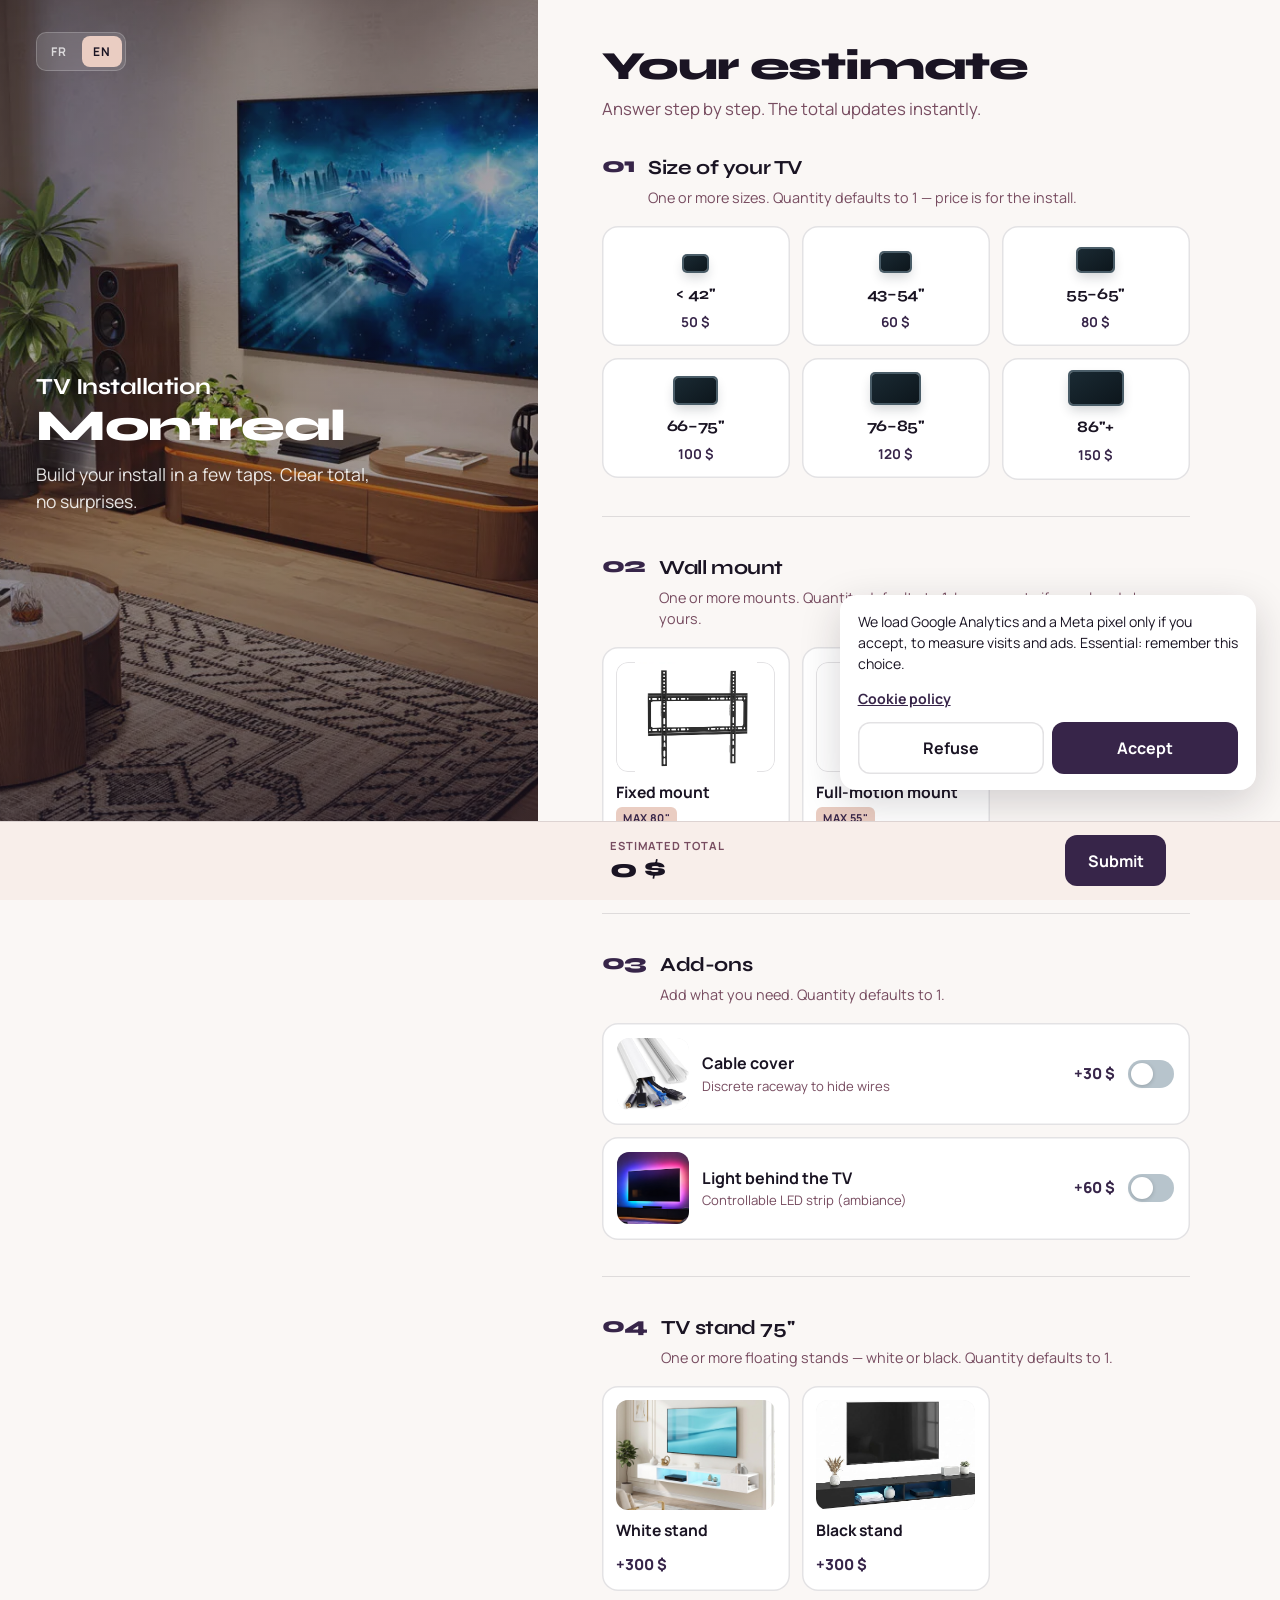
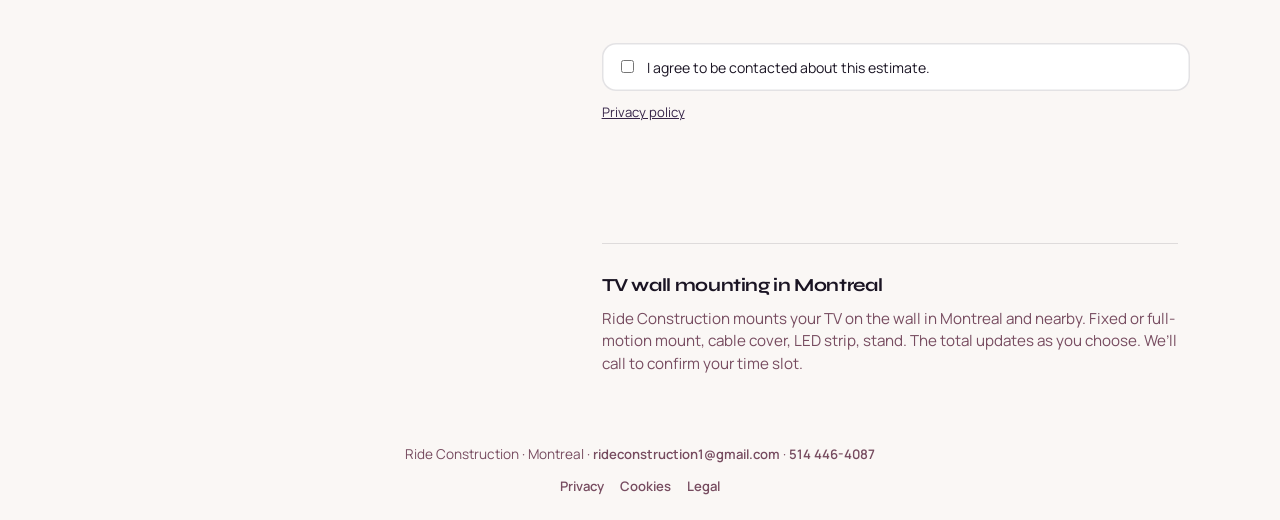
==== commit 4387709c: "Ask for phone and address in a submit popup. Keeps the estimate flow focused on install choices, the" ====
--- a/en/index.html
+++ b/en/index.html
@@ -121,59 +121,11 @@
           <p class="config__lead" data-i18n="lead">Answer step by step. The total updates instantly.</p>
         </header>
 
-        <!-- 1. Phone -->
-        <section class="step" aria-labelledby="phone-label">
+        <!-- 1. Size -->
+        <section class="step" aria-labelledby="size-label">
           <div class="step__meta">
             <span class="step__num" aria-hidden="true">01</span>
             <div>
-              <h3 id="phone-label" class="step__title">
-                <span data-i18n="phoneLabel">Phone</span> <span class="req">*</span>
-              </h3>
-              <p class="step__hint" data-i18n="phoneHint">We’ll call to confirm your time slot.</p>
-            </div>
-          </div>
-          <label class="sr-only" for="phone" data-i18n="phoneLabel">Phone</label>
-          <input
-            type="tel"
-            id="phone"
-            name="phone"
-            required
-            autocomplete="tel"
-            placeholder="(514) 555-1234"
-            inputmode="tel"
-          />
-          <p class="field-error" id="phone-error" hidden data-i18n="phoneError">Please enter a phone number.</p>
-        </section>
-
-        <!-- 2. Address -->
-        <section class="step" aria-labelledby="address-label">
-          <div class="step__meta">
-            <span class="step__num" aria-hidden="true">02</span>
-            <div>
-              <h3 id="address-label" class="step__title">
-                <span data-i18n="addressLabel">Full address</span> <span class="req">*</span>
-              </h3>
-              <p class="step__hint" data-i18n="addressHint">Street, unit, city and postal code — so we can come to you.</p>
-            </div>
-          </div>
-          <label class="sr-only" for="address" data-i18n="addressLabel">Full address</label>
-          <textarea
-            id="address"
-            name="address"
-            required
-            autocomplete="street-address"
-            rows="3"
-            placeholder="123 Example St, apt. 4, Montreal, QC H2X 1Y2"
-            data-i18n-placeholder="addressPlaceholder"
-          ></textarea>
-          <p class="field-error" id="address-error" hidden data-i18n="addressError">Please enter your full address.</p>
-        </section>
-
-        <!-- 3. Size -->
-        <section class="step" aria-labelledby="size-label">
-          <div class="step__meta">
-            <span class="step__num" aria-hidden="true">03</span>
-            <div>
               <h3 id="size-label" class="step__title" data-i18n="sizeLabel">Size of your TV</h3>
               <p class="step__hint" data-i18n="sizeHint">One or more sizes. Quantity defaults to 1 — price is for the install.</p>
             </div>
@@ -273,10 +225,10 @@
           <p class="field-error" id="size-error" hidden data-i18n="sizeError">Please choose at least one TV size.</p>
         </section>
 
-        <!-- 4. Mount -->
+        <!-- 2. Mount -->
         <section class="step" aria-labelledby="mount-label">
           <div class="step__meta">
-            <span class="step__num" aria-hidden="true">04</span>
+            <span class="step__num" aria-hidden="true">02</span>
             <div>
               <h3 id="mount-label" class="step__title" data-i18n="mountLabel">Wall mount</h3>
               <p class="step__hint" data-i18n="mountHint">One or more mounts. Quantity defaults to 1. Leave empty if you already have yours.</p>
@@ -318,10 +270,10 @@
           </div>
         </section>
 
-        <!-- 5. Extras -->
+        <!-- 3. Extras -->
         <section class="step" aria-labelledby="extras-label">
           <div class="step__meta">
-            <span class="step__num" aria-hidden="true">05</span>
+            <span class="step__num" aria-hidden="true">03</span>
             <div>
               <h3 id="extras-label" class="step__title" data-i18n="extrasLabel">Add-ons</h3>
               <p class="step__hint" data-i18n="extrasHint">Add what you need. Quantity defaults to 1.</p>
@@ -369,10 +321,10 @@
           </div>
         </section>
 
-        <!-- 6. Stand -->
+        <!-- 4. Stand -->
         <section class="step" aria-labelledby="stand-label">
           <div class="step__meta">
-            <span class="step__num" aria-hidden="true">06</span>
+            <span class="step__num" aria-hidden="true">04</span>
             <div>
               <h3 id="stand-label" class="step__title" data-i18n="standLabel">TV stand 75"</h3>
               <p class="step__hint" data-i18n="standHint">One or more floating stands — white or black. Quantity defaults to 1.</p>
@@ -460,6 +412,49 @@
       <button type="submit" form="tv-form" class="btn btn-primary" id="submit-btn" data-i18n="submit">Submit</button>
     </div>
   </aside>
+
+  <!-- Contact asked on submit -->
+  <div class="contact-modal" id="contact-modal" hidden role="dialog" aria-modal="true" aria-labelledby="contact-modal-title">
+    <div class="contact-modal__panel">
+      <h2 id="contact-modal-title" data-i18n="contactTitle">Last step</h2>
+      <p class="contact-modal__hint" data-i18n="contactHint">Enter your phone and full address. We’ll prepare the install and call to confirm your time slot.</p>
+
+      <label class="contact-modal__label" for="phone">
+        <span data-i18n="phoneLabel">Phone</span> <span class="req">*</span>
+      </label>
+      <input
+        type="tel"
+        id="phone"
+        name="phone"
+        form="tv-form"
+        required
+        autocomplete="tel"
+        placeholder="(514) 555-1234"
+        inputmode="tel"
+      />
+      <p class="field-error" id="phone-error" hidden data-i18n="phoneError">Please enter a phone number.</p>
+
+      <label class="contact-modal__label" for="address">
+        <span data-i18n="addressLabel">Full address</span> <span class="req">*</span>
+      </label>
+      <textarea
+        id="address"
+        name="address"
+        form="tv-form"
+        required
+        autocomplete="street-address"
+        rows="3"
+        placeholder="123 Example St, apt. 4, Montreal, QC H2X 1Y2"
+        data-i18n-placeholder="addressPlaceholder"
+      ></textarea>
+      <p class="field-error" id="address-error" hidden data-i18n="addressError">Please enter your full address.</p>
+
+      <div class="contact-modal__actions">
+        <button type="button" class="btn btn-ghost" id="contact-cancel" data-i18n="contactCancel">Back</button>
+        <button type="button" class="btn btn-primary" id="contact-confirm" data-i18n="contactConfirm">Send my request</button>
+      </div>
+    </div>
+  </div>
 
   <!-- Confirmation -->
   <div class="confirm" id="confirm-screen" hidden>
--- a/styles.css
+++ b/styles.css
@@ -868,6 +868,75 @@
   background: rgba(18, 32, 42, 0.04);
 }
 
+/* Contact modal (phone + address on Envoyer) */
+.contact-modal {
+  position: fixed;
+  inset: 0;
+  z-index: 60;
+  display: flex;
+  align-items: center;
+  justify-content: center;
+  padding: 1rem;
+  background: rgba(26, 20, 35, 0.45);
+  backdrop-filter: blur(4px);
+}
+
+.contact-modal[hidden] {
+  display: none;
+}
+
+.contact-modal__panel {
+  width: 100%;
+  max-width: 420px;
+  max-height: calc(100vh - 2rem);
+  overflow: auto;
+  padding: 1.35rem 1.25rem 1.25rem;
+  background: #fff;
+  border-radius: 18px;
+  box-shadow: 0 18px 40px rgba(26, 20, 35, 0.22);
+}
+
+.contact-modal__panel h2 {
+  margin: 0 0 0.35rem;
+  font-family: var(--display);
+  font-size: 1.25rem;
+  letter-spacing: -0.02em;
+}
+
+.contact-modal__hint {
+  margin: 0 0 1rem;
+  color: var(--ink-soft);
+  font-size: 0.92rem;
+}
+
+.contact-modal__label {
+  display: block;
+  margin: 0.85rem 0 0.35rem;
+  font-weight: 700;
+  font-size: 0.92rem;
+}
+
+.contact-modal__panel input,
+.contact-modal__panel textarea {
+  max-width: none;
+  width: 100%;
+}
+
+.contact-modal__actions {
+  display: flex;
+  gap: 0.65rem;
+  justify-content: flex-end;
+  margin-top: 1.1rem;
+}
+
+.contact-modal__actions .btn {
+  min-width: 6.5rem;
+}
+
+body.is-asking-contact {
+  overflow: hidden;
+}
+
 /* Confirmation */
 .confirm {
   position: fixed;
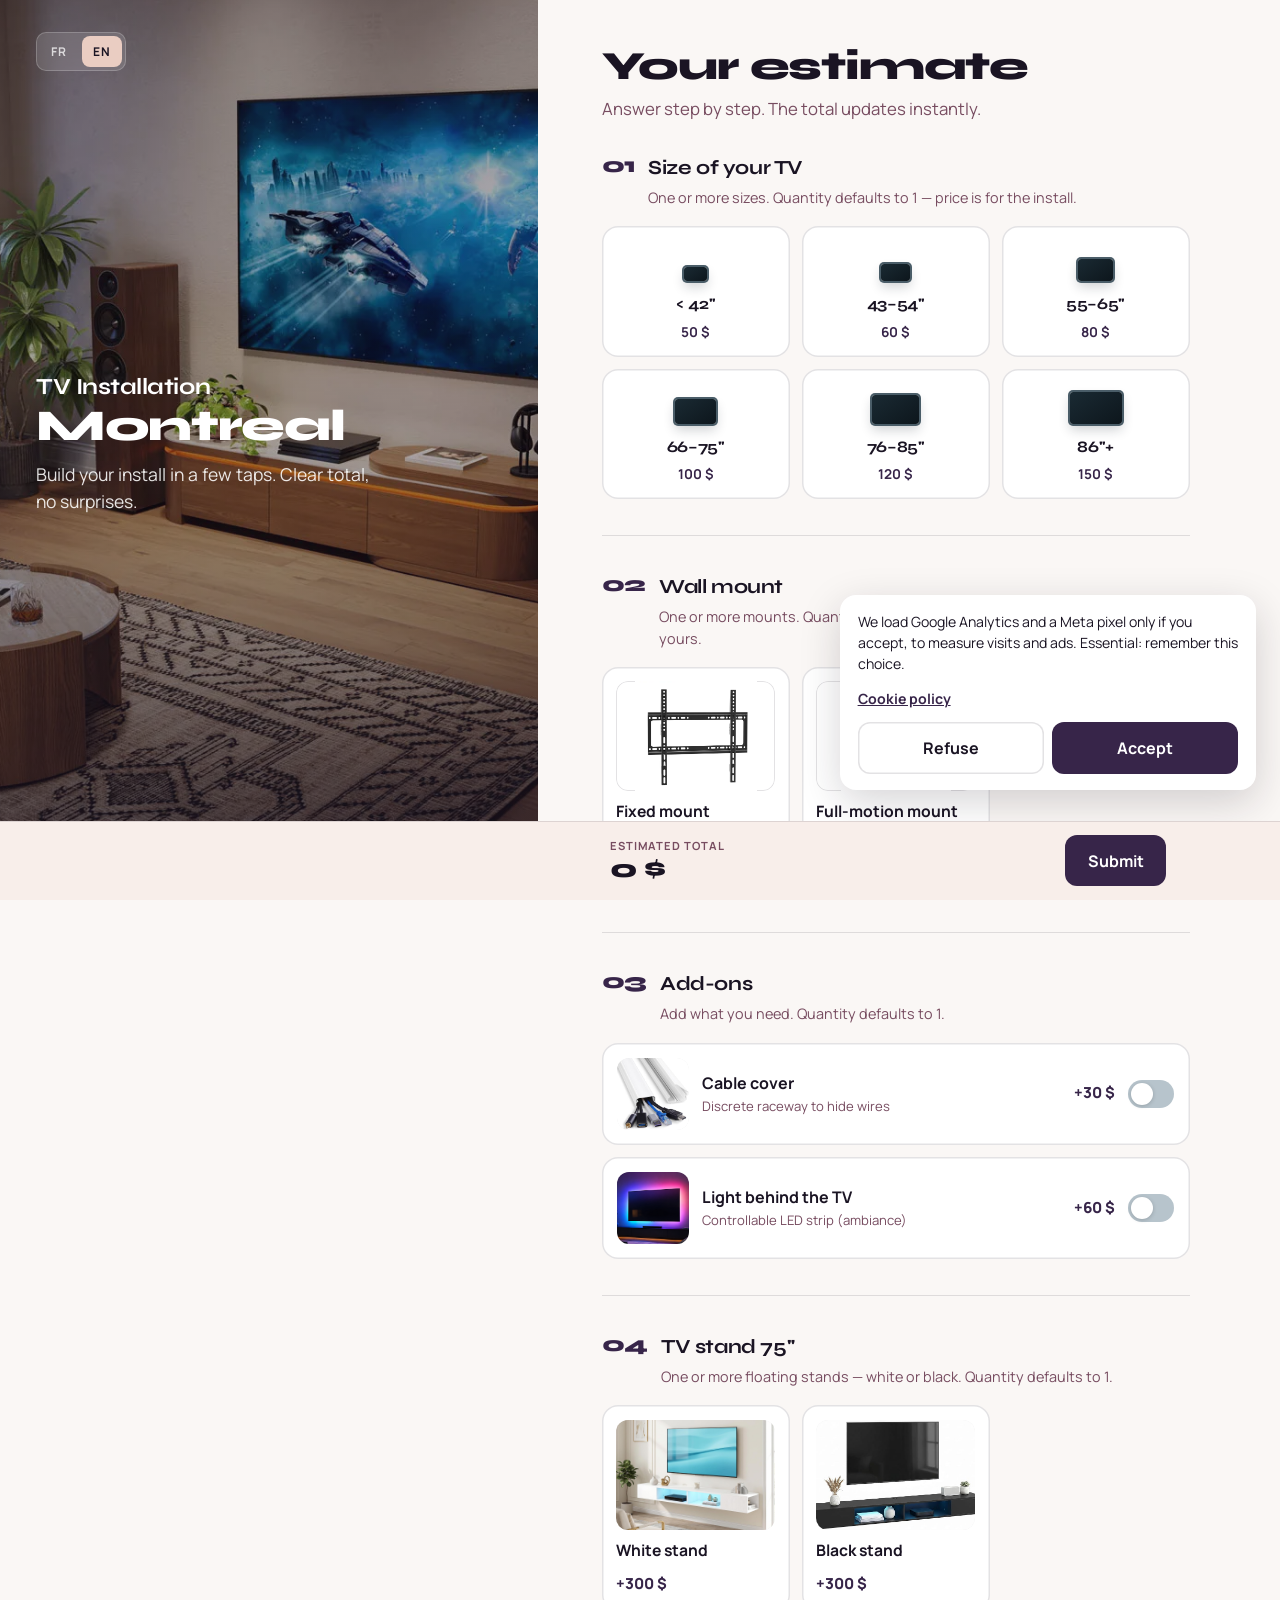
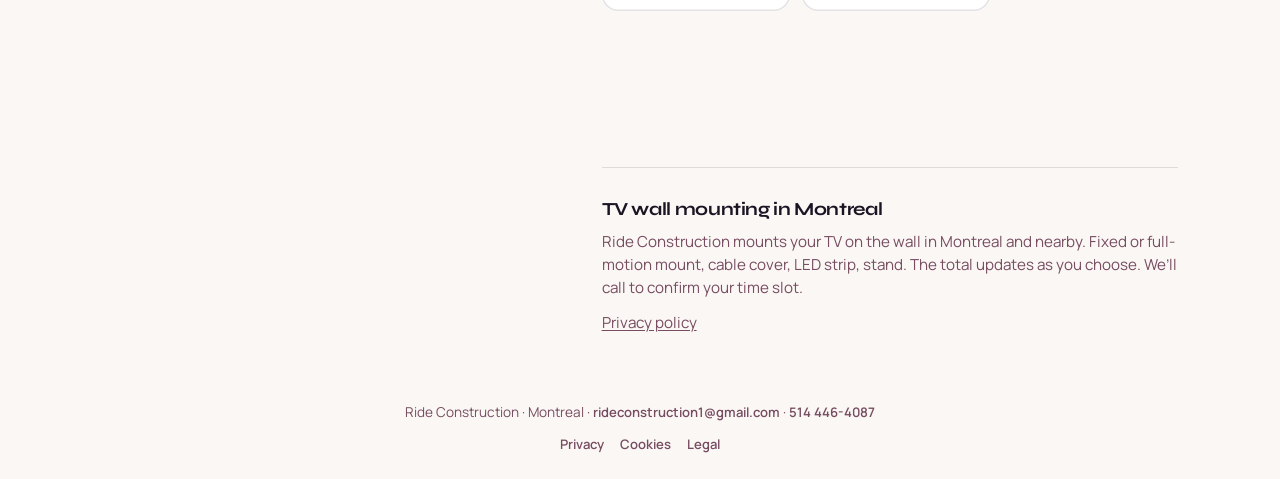
==== commit c84df1a6: "Polish estimate UX: drop consent checkbox and nest qty inside cards. Move the privacy link under the" ====
--- a/en/index.html
+++ b/en/index.html
@@ -364,20 +364,14 @@
           </div>
         </section>
 
-        <label class="consent-box" id="privacy-box">
-          <input type="checkbox" id="privacy-consent" name="privacy" required />
-          <span data-i18n="privacyConsent">I agree to be contacted about this estimate.</span>
-        </label>
-        <p class="field-error" id="privacy-error" hidden data-i18n="privacyError">Check the box to send the request.</p>
-        <p class="privacy-note">
-          <a href="../confidentialite.html" data-i18n="privacyLink">Privacy policy</a>
-        </p>
-
         <div class="sticky-spacer" aria-hidden="true"></div>
       </form>
       <section class="seo-note" aria-labelledby="seo-heading">
         <h2 id="seo-heading" data-i18n="seoHeading">TV wall mounting in Montreal</h2>
         <p data-i18n="seoBody">Ride Construction mounts your TV on the wall in Montreal and nearby. Fixed or full-motion mount, cable cover, LED strip, stand. The total updates as you choose. We’ll call to confirm your time slot.</p>
+        <p class="privacy-note">
+          <a href="../confidentialite.html" data-i18n="privacyLink">Privacy policy</a>
+        </p>
       </section>
     </main>
   </div>
--- a/styles.css
+++ b/styles.css
@@ -235,6 +235,20 @@
   font-size: 0.95rem;
 }
 
+.seo-note .privacy-note {
+  margin-top: 0.75rem;
+}
+
+.seo-note .privacy-note a {
+  color: var(--ink-soft);
+  text-decoration: underline;
+  text-underline-offset: 2px;
+}
+
+.seo-note .privacy-note a:hover {
+  color: var(--ink);
+}
+
 /* Steps — open layout, no white Google cards */
 .step {
   padding: 0 0 2.25rem;
@@ -342,8 +356,24 @@
 .size-tile {
   display: flex;
   flex-direction: column;
+  align-items: stretch;
   gap: 0.45rem;
   position: relative;
+  padding: 0.85rem 0.6rem 0.9rem;
+  background: #fff;
+  border-radius: 16px;
+  box-shadow: inset 0 0 0 1.5px var(--line);
+  transition: background 0.2s, box-shadow 0.2s, transform 0.15s;
+}
+
+.size-tile:hover {
+  background: rgba(255, 255, 255, 0.92);
+  transform: translateY(-2px);
+}
+
+.size-tile:has(.size-tile__pick input:checked) {
+  background: #fff;
+  box-shadow: inset 0 0 0 2px var(--teal), 0 10px 28px var(--accent-glow);
 }
 
 .size-tile__pick {
@@ -365,27 +395,16 @@
   align-items: center;
   justify-content: flex-end;
   gap: 0.35rem;
-  min-height: 7.5rem;
-  padding: 0.85rem 0.6rem 0.9rem;
-  background: #fff;
-  border-radius: 16px;
-  box-shadow: inset 0 0 0 1.5px var(--line);
-  transition: background 0.2s, box-shadow 0.2s, transform 0.15s;
-}
-
-.size-tile__pick:hover .size-tile__face {
-  background: rgba(255, 255, 255, 0.85);
-  transform: translateY(-2px);
-}
-
-.size-tile__pick input:checked + .size-tile__face {
-  background: #fff;
-  box-shadow: inset 0 0 0 2px var(--teal), 0 10px 28px var(--accent-glow);
+  min-height: 6.4rem;
+  padding: 0;
+  background: transparent;
+  box-shadow: none;
 }
 
 .size-tile__pick input:focus-visible + .size-tile__face {
   outline: 2px solid var(--teal);
   outline-offset: 3px;
+  border-radius: 10px;
 }
 
 .size-tile__screen {
@@ -398,7 +417,7 @@
   transition: transform 0.2s;
 }
 
-.size-tile__pick input:checked + .size-tile__face .size-tile__screen {
+.size-tile:has(.size-tile__pick input:checked) .size-tile__screen {
   transform: scale(1.06);
   box-shadow: 0 0 0 2px var(--teal), 0 8px 16px var(--accent-glow);
 }
@@ -422,6 +441,9 @@
   align-items: center;
   justify-content: center;
   gap: 0.35rem;
+  margin-top: 0.15rem;
+  padding-top: 0.55rem;
+  border-top: 1px solid var(--line);
 }
 
 .size-tile__qty[hidden],
@@ -436,7 +458,7 @@
   height: 2rem;
   border: 0;
   border-radius: 10px;
-  background: #fff;
+  background: #f3f6f8;
   box-shadow: inset 0 0 0 1.5px var(--line);
   color: var(--ink);
   font: inherit;
@@ -459,7 +481,7 @@
   padding: 0;
   border: 0;
   border-radius: 10px;
-  background: #fff;
+  background: #f3f6f8;
   box-shadow: inset 0 0 0 1.5px var(--line);
   text-align: center;
   font: inherit;
@@ -482,12 +504,6 @@
   box-shadow: 0 0 0 3px var(--teal-soft), inset 0 0 0 1.5px var(--teal);
 }
 
-.option-tile .qty-controls,
-.extra .qty-controls {
-  justify-content: flex-start;
-  padding-left: 0.9rem;
-}
-
 /* Mount / stand option tiles */
 .option-row {
   display: grid;
@@ -498,8 +514,24 @@
 .option-tile {
   display: flex;
   flex-direction: column;
-  gap: 0.45rem;
+  gap: 0;
   position: relative;
+  background: #fff;
+  border-radius: 16px;
+  box-shadow: inset 0 0 0 1.5px var(--line);
+  transition: background 0.2s, box-shadow 0.2s, transform 0.15s;
+  overflow: hidden;
+}
+
+.option-tile:hover {
+  background: rgba(255, 255, 255, 0.95);
+  transform: translateY(-1px);
+}
+
+.option-tile:has(.option-tile__pick input:checked),
+.option-tile:has(> input:checked) {
+  background: #fff;
+  box-shadow: inset 0 0 0 2px var(--teal), 0 10px 28px var(--accent-glow);
 }
 
 .option-tile__pick {
@@ -524,28 +556,25 @@
   row-gap: 0.2rem;
   align-items: center;
   padding: 0.9rem;
-  background: #fff;
-  border-radius: 16px;
-  box-shadow: inset 0 0 0 1.5px var(--line);
-  transition: background 0.2s, box-shadow 0.2s, transform 0.15s;
-}
-
-.option-tile__pick:hover .option-tile__face,
-.option-tile:hover > .option-tile__face {
-  background: rgba(255, 255, 255, 0.9);
-  transform: translateY(-1px);
-}
-
-.option-tile__pick input:checked + .option-tile__face,
-.option-tile > input:checked + .option-tile__face {
-  background: #fff;
-  box-shadow: inset 0 0 0 2px var(--teal), 0 10px 28px var(--accent-glow);
+  background: transparent;
+  box-shadow: none;
 }
 
 .option-tile__pick input:focus-visible + .option-tile__face,
 .option-tile > input:focus-visible + .option-tile__face {
   outline: 2px solid var(--teal);
-  outline-offset: 3px;
+  outline-offset: -4px;
+  border-radius: 12px;
+}
+
+.option-tile .qty-controls {
+  justify-content: flex-start;
+  margin: 0 0.9rem 0.9rem;
+  padding: 0.55rem 0 0;
+}
+
+.option-tile:has(.qty-controls:not([hidden])) .option-tile__face {
+  padding-bottom: 0.55rem;
 }
 
 .option-tile__art {
@@ -622,8 +651,23 @@
 .extra {
   display: flex;
   flex-direction: column;
-  gap: 0.45rem;
+  gap: 0;
   position: relative;
+  background: #fff;
+  border-radius: 16px;
+  box-shadow: inset 0 0 0 1.5px var(--line);
+  transition: background 0.2s, box-shadow 0.2s;
+  overflow: hidden;
+}
+
+.extra:hover {
+  background: rgba(255, 255, 255, 0.95);
+}
+
+.extra:has(.extra__pick input:checked),
+.extra:has(> input:checked) {
+  background: #fff;
+  box-shadow: inset 0 0 0 2px var(--teal), 0 10px 28px var(--accent-glow);
 }
 
 .extra__pick {
@@ -647,27 +691,29 @@
   gap: 0.15rem 0.85rem;
   align-items: center;
   padding: 0.95rem;
-  background: #fff;
-  border-radius: 16px;
-  box-shadow: inset 0 0 0 1.5px var(--line);
-  transition: background 0.2s, box-shadow 0.2s;
-}
-
-.extra__pick:hover .extra__face,
-.extra:hover > .extra__face {
-  background: rgba(255, 255, 255, 0.9);
-}
-
-.extra__pick input:checked + .extra__face,
-.extra > input:checked + .extra__face {
-  background: #fff;
-  box-shadow: inset 0 0 0 2px var(--teal), 0 10px 28px var(--accent-glow);
+  background: transparent;
+  box-shadow: none;
 }
 
 .extra__pick input:focus-visible + .extra__face,
 .extra > input:focus-visible + .extra__face {
   outline: 2px solid var(--teal);
-  outline-offset: 3px;
+  outline-offset: -4px;
+  border-radius: 12px;
+}
+
+.extra .qty-controls {
+  justify-content: flex-start;
+  margin: 0 0.95rem 0.95rem;
+  padding: 0.55rem 0 0;
+}
+
+.extra:has(.qty-controls:not([hidden])) .extra__face {
+  padding-bottom: 0.55rem;
+}
+
+.extra:has(input:checked) .extra__switch {
+  display: none;
 }
 
 .extra__art {
